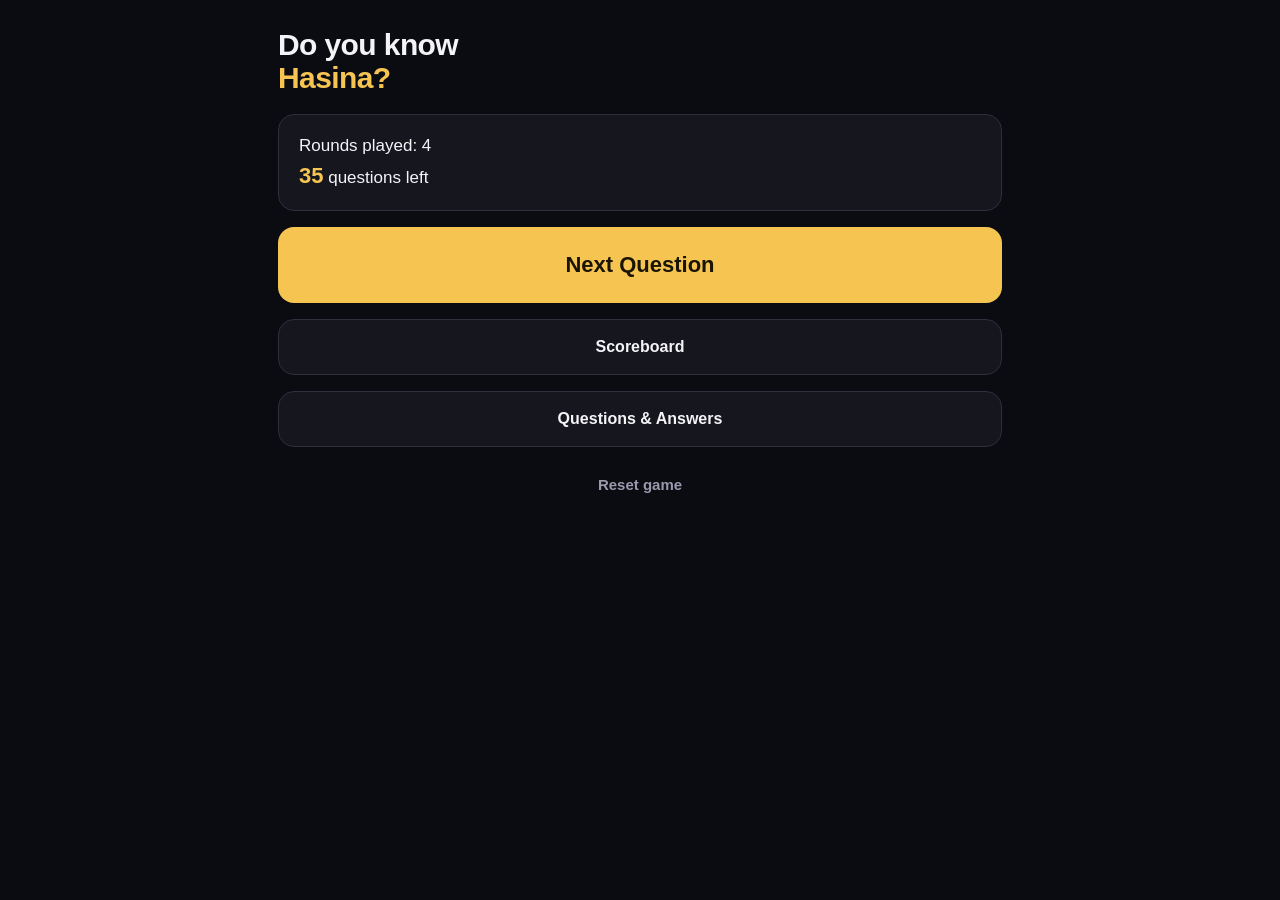
==== hasina-game-single-file.html @ 28fae384 "Add files via upload" ====
<!DOCTYPE html>
<html lang="en">
<head>
<meta charset="utf-8">
<meta name="viewport" content="width=device-width, initial-scale=1, viewport-fit=cover">
<meta name="theme-color" content="#0b0b12">
<title>Do You Know Hasina?</title>
<style>
:root {
  --bg: #0b0b12;
  --surface: #16161f;
  --surface-2: #1f1f2b;
  --line: #2e2e3d;
  --text: #f4f4f7;
  --muted: #9a9aae;
  --accent: #f5c451;
  --correct: #2fbf6b;
  --wrong: #e5484d;
  --radius: 16px;
}

* { box-sizing: border-box; }

html, body {
  margin: 0;
  min-height: 100%;
  background: var(--bg);
  color: var(--text);
  font-family: "Inter", -apple-system, BlinkMacSystemFont, "Segoe UI", Roboto, sans-serif;
  -webkit-text-size-adjust: 100%;
}

body {
  padding: env(safe-area-inset-top) env(safe-area-inset-right)
           env(safe-area-inset-bottom) env(safe-area-inset-left);
}

#app { max-width: 620px; margin: 0 auto; padding: 20px 18px 40px; }

/* Wider than a phone: give the scoreboard table room for every column. */
@media (min-width: 621px) {
  #app { max-width: 760px; }
}

.screen { display: flex; flex-direction: column; min-height: 92vh; }
.screen[hidden] { display: none; }

/* ---------- top bar ---------- */
.topbar {
  display: flex; align-items: center; gap: 12px;
  min-height: 44px; margin-bottom: 20px;
}

.brand {
  font-size: 30px; line-height: 1.1; font-weight: 800;
  letter-spacing: -0.02em; margin: 8px 0 0;
}
.brand span { color: var(--accent); }

.screen-title { font-size: 20px; font-weight: 700; margin: 0; }

.btn-back {
  background: none; border: 0; color: var(--muted);
  font-size: 16px; font-weight: 600; padding: 8px 4px; cursor: pointer;
}
.btn-back:active { color: var(--text); }

.round-tag {
  font-size: 14px; font-weight: 700; letter-spacing: 0.08em;
  text-transform: uppercase; color: var(--accent);
}

.penalty-chip {
  margin-left: auto; font-size: 12px; font-weight: 700;
  text-transform: uppercase; letter-spacing: 0.06em;
  padding: 6px 10px; border-radius: 999px;
  background: var(--surface-2); color: var(--muted);
}

/* ---------- layout ---------- */
.stack { display: flex; flex-direction: column; gap: 16px; flex: 1; }
.stack-center { justify-content: center; text-align: center; }

.lede { color: var(--muted); font-size: 16px; margin: 0; }
.kicker {
  font-size: 12px; font-weight: 700; letter-spacing: 0.12em;
  text-transform: uppercase; color: var(--muted); margin: 0;
}

.progress {
  background: var(--surface); border: 1px solid var(--line);
  border-radius: var(--radius); padding: 18px 20px;
  font-size: 17px; line-height: 1.5;
}
.progress strong { color: var(--accent); font-size: 22px; }
.progress .warn { color: var(--wrong); font-weight: 600; }

/* ---------- buttons ---------- */
.btn {
  font: inherit; font-weight: 700; border-radius: var(--radius);
  border: 1px solid transparent; padding: 18px 20px;
  cursor: pointer; text-align: center; width: 100%;
}
.btn:disabled { opacity: 0.35; cursor: not-allowed; }
.btn-huge { font-size: 22px; padding: 24px 20px; }

.btn-primary { background: var(--accent); color: #1a1405; }
.btn-ghost { background: var(--surface); color: var(--text); border-color: var(--line); }
.btn-quiet { background: none; color: var(--muted); font-weight: 600; font-size: 15px; padding: 12px; }
.btn-correct { background: var(--correct); color: #04220f; }
.btn-wrong { background: var(--wrong); color: #2b0406; }

.btn-reveal-answer small { display: block; font-size: 12px; font-weight: 500; color: var(--muted); margin-top: 4px; }

.verdict-row { display: grid; grid-template-columns: 1fr 1fr; gap: 12px; margin-top: auto; }

/* ---------- penalty picker ---------- */
.choice-row { display: grid; grid-template-columns: 1fr 1fr; gap: 12px; }

.choice {
  font: inherit; font-size: 20px; font-weight: 800;
  padding: 26px 12px; border-radius: var(--radius);
  background: var(--surface); color: var(--text);
  border: 2px solid var(--line); cursor: pointer;
}
.choice.is-active { background: var(--accent); color: #1a1405; border-color: var(--accent); }

.field { display: flex; flex-direction: column; gap: 8px; }
.field-label {
  font-size: 12px; font-weight: 700; letter-spacing: 0.12em;
  text-transform: uppercase; color: var(--muted);
}
.field input {
  font: inherit; font-size: 18px; padding: 18px 16px;
  border-radius: var(--radius); border: 1px solid var(--line);
  background: var(--surface); color: var(--text);
}
.field input::placeholder { color: #5c5c72; }
.field input:focus { outline: 2px solid var(--accent); outline-offset: 1px; }

#btn-reveal { margin-top: auto; }

/* ---------- question ---------- */
.question-text {
  font-size: clamp(30px, 8vw, 46px); font-weight: 800;
  line-height: 1.15; letter-spacing: -0.02em; margin: 4px 0 8px;
}

.reveal {
  background: var(--surface); border: 1px solid var(--line);
  border-radius: var(--radius); padding: 14px;
}
.bride-answer { padding: 6px 4px; }
.bride-answer p { font-size: 26px; font-weight: 700; margin: 6px 0 0; color: var(--accent); }

/* ---------- penalty screen ---------- */
.screen-penalty { justify-content: center; }
.penalty-kicker {
  font-size: 14px; font-weight: 800; letter-spacing: 0.16em;
  text-transform: uppercase; color: var(--wrong); margin: 0;
}
.penalty-text {
  font-size: clamp(34px, 10vw, 60px); font-weight: 900;
  line-height: 1.1; letter-spacing: -0.02em; margin: 12px 0 32px;
}

/* ---------- scoreboard ---------- */
.tally { display: grid; grid-template-columns: 1fr 1fr; gap: 12px; }
.tally-cell {
  background: var(--surface); border: 1px solid var(--line);
  border-radius: var(--radius); padding: 18px; text-align: center;
}
.tally-num { display: block; font-size: 42px; font-weight: 900; line-height: 1; }
.tally-correct .tally-num { color: var(--correct); }
.tally-wrong .tally-num { color: var(--wrong); }
.tally-label {
  font-size: 12px; font-weight: 700; letter-spacing: 0.12em;
  text-transform: uppercase; color: var(--muted);
}

.filter-row { display: flex; gap: 8px; }
.filter {
  font: inherit; font-size: 14px; font-weight: 700;
  padding: 10px 16px; border-radius: 999px;
  background: var(--surface); color: var(--muted);
  border: 1px solid var(--line); cursor: pointer;
}
.filter.is-active { background: var(--text); color: var(--bg); border-color: var(--text); }

.table-wrap {
  overflow-x: auto; -webkit-overflow-scrolling: touch;
  border: 1px solid var(--line); border-radius: var(--radius);
}
.results { border-collapse: collapse; width: 100%; font-size: 14px; }
.results th, .results td {
  text-align: left; padding: 12px;
  border-bottom: 1px solid var(--line); vertical-align: top;
}
.results th {
  font-size: 11px; letter-spacing: 0.1em; text-transform: uppercase;
  color: var(--muted); background: var(--surface-2); white-space: nowrap;
}
.results tbody tr:last-child td { border-bottom: 0; }
.results .col-n { width: 1%; }
.results .col-q { min-width: 150px; font-weight: 600; }
.results .col-a { min-width: 110px; color: var(--accent); }
.results .col-p { min-width: 160px; color: var(--muted); }
.results .col-r { width: 1%; }
.results .muted { color: #5c5c72; }

.pill {
  display: inline-block; font-size: 11px; font-weight: 800;
  letter-spacing: 0.08em; text-transform: uppercase;
  padding: 5px 10px; border-radius: 999px; white-space: nowrap;
}
.pill-correct { background: rgba(47, 191, 107, 0.16); color: var(--correct); }
.pill-wrong { background: rgba(229, 72, 77, 0.16); color: var(--wrong); }
.pill-type { background: var(--surface-2); color: var(--muted); margin-right: 6px; }

.empty { padding: 28px 16px; text-align: center; color: var(--muted); }

/* Phones: the table becomes stacked cards so nothing hides off-screen. */
@media (max-width: 620px) {
  .table-wrap { border: 0; overflow-x: visible; }
  .results, .results tbody, .results tr, .results td { display: block; width: 100%; }
  .results thead { display: none; }

  .results tr {
    background: var(--surface); border: 1px solid var(--line);
    border-radius: var(--radius); padding: 14px 16px; margin-bottom: 12px;
  }

  .results td {
    border: 0; padding: 6px 0;
    display: grid; grid-template-columns: 92px 1fr;
    gap: 12px; align-items: baseline;
  }
  .results td::before {
    content: attr(data-label);
    font-size: 11px; font-weight: 700; letter-spacing: 0.1em;
    text-transform: uppercase; color: var(--muted);
  }
  .results td .cell-body { display: block; }
  .results td.col-q { font-size: 17px; }
  .results td.empty { display: block; }
  .results td.empty::before { content: none; }
}

/* ---------- questions editor ---------- */
#questions-list { display: flex; flex-direction: column; gap: 14px; }

.q-card {
  background: var(--surface); border: 1px solid var(--line);
  border-radius: var(--radius); padding: 16px;
  display: flex; flex-direction: column; gap: 12px;
}
.q-card.is-played { opacity: 0.62; }

.q-head { display: flex; align-items: center; gap: 10px; }
.q-num {
  font-size: 13px; font-weight: 800; letter-spacing: 0.06em; color: var(--muted);
}
.pill-played { background: var(--surface-2); color: var(--muted); }

.q-delete {
  margin-left: auto; font: inherit; font-size: 13px; font-weight: 700;
  background: none; border: 0; color: var(--wrong);
  padding: 6px 4px; cursor: pointer;
}

.q-field { gap: 6px; }
.q-field .field-label { font-size: 10px; }
.q-field input, .q-field textarea {
  font: inherit; font-size: 16px; padding: 12px 14px;
  border-radius: 12px; border: 1px solid var(--line);
  background: var(--bg); color: var(--text);
  width: 100%; resize: none; line-height: 1.4;
}
.q-field textarea { overflow: hidden; }
.q-field input:focus, .q-field textarea:focus {
  outline: 2px solid var(--accent); outline-offset: 1px;
}

#questions-summary { font-size: 14px; }

</style>
</head>
<body>

<main id="app">

  <!-- HOME -->
  <section class="screen" id="screen-home">
    <header class="topbar">
      <h1 class="brand">Do you know<br><span>Hasina?</span></h1>
    </header>
    <div class="stack">
      <div class="progress" id="home-progress"></div>
      <button class="btn btn-primary btn-huge" id="btn-next-question">Next Question</button>
      <button class="btn btn-ghost" id="btn-home-scoreboard">Scoreboard</button>
      <button class="btn btn-ghost" id="btn-home-questions">Questions &amp; Answers</button>
      <button class="btn btn-quiet" id="btn-reset">Reset game</button>
    </div>
  </section>

  <!-- SETUP: pick penalty before revealing question -->
  <section class="screen" id="screen-setup" hidden>
    <header class="topbar">
      <button class="btn-back" data-goto="home">Back</button>
      <span class="round-tag" id="setup-round"></span>
    </header>
    <div class="stack">
      <p class="lede">Set the penalty <em>before</em> the question is revealed.</p>

      <div class="choice-row" role="group" aria-label="Penalty type">
        <button class="choice" id="choice-drink" data-type="drink">Drink</button>
        <button class="choice" id="choice-dare" data-type="dare">Dare</button>
      </div>

      <label class="field">
        <span class="field-label">What is the penalty?</span>
        <input type="text" id="penalty-input" placeholder="e.g. 5 fingers of Corona"
               autocomplete="off" autocapitalize="sentences" enterkeyhint="go">
      </label>

      <button class="btn btn-primary btn-huge" id="btn-reveal" disabled>Reveal Question</button>
    </div>
  </section>

  <!-- QUESTION -->
  <section class="screen" id="screen-question" hidden>
    <header class="topbar">
      <span class="round-tag" id="question-round"></span>
      <span class="penalty-chip" id="question-penalty-chip"></span>
    </header>
    <div class="stack">
      <p class="kicker" id="question-theme"></p>
      <p class="question-text" id="question-text"></p>

      <div class="reveal" id="bride-reveal">
        <button class="btn btn-ghost btn-reveal-answer" id="btn-peek">
          Show Hasina's answer <small>(host only)</small>
        </button>
        <div class="bride-answer" id="bride-answer" hidden>
          <span class="kicker">Hasina said</span>
          <p id="bride-answer-text"></p>
        </div>
      </div>

      <div class="verdict-row">
        <button class="btn btn-correct btn-huge" id="btn-correct">Correct</button>
        <button class="btn btn-wrong btn-huge" id="btn-wrong">Wrong</button>
      </div>
    </div>
  </section>

  <!-- PENALTY -->
  <section class="screen screen-penalty" id="screen-penalty" hidden>
    <div class="stack stack-center">
      <p class="penalty-kicker" id="penalty-kicker"></p>
      <p class="penalty-text" id="penalty-text"></p>
      <button class="btn btn-primary btn-huge" id="btn-penalty-done">Done</button>
    </div>
  </section>

  <!-- QUESTIONS EDITOR -->
  <section class="screen" id="screen-questions" hidden>
    <header class="topbar">
      <button class="btn-back" data-goto="home">Back</button>
      <h2 class="screen-title">Questions &amp; Answers</h2>
    </header>
    <div class="stack">
      <p class="lede" id="questions-summary"></p>
      <button class="btn btn-primary" id="btn-add-question">Add question</button>
      <div id="questions-list"></div>
      <button class="btn btn-ghost" id="btn-download-questions">Download questions.json</button>
      <button class="btn btn-quiet" id="btn-revert-questions">Discard edits, reload questions.json</button>
    </div>
  </section>

  <!-- SCOREBOARD -->
  <section class="screen" id="screen-scoreboard" hidden>
    <header class="topbar">
      <button class="btn-back" data-goto="home">Back</button>
      <h2 class="screen-title">Scoreboard</h2>
    </header>
    <div class="stack">
      <div class="tally">
        <div class="tally-cell tally-correct">
          <span class="tally-num" id="tally-correct">0</span>
          <span class="tally-label">Correct</span>
        </div>
        <div class="tally-cell tally-wrong">
          <span class="tally-num" id="tally-wrong">0</span>
          <span class="tally-label">Wrong</span>
        </div>
      </div>

      <div class="filter-row" role="group" aria-label="Filter results">
        <button class="filter is-active" data-filter="all">All</button>
        <button class="filter" data-filter="correct">Correct</button>
        <button class="filter" data-filter="wrong">Wrong</button>
      </div>

      <div class="table-wrap">
        <table class="results">
          <thead>
            <tr>
              <th>#</th><th>Question</th><th>Hasina said</th><th>Penalty</th><th>Result</th>
            </tr>
          </thead>
          <tbody id="results-body"></tbody>
        </table>
      </div>

      <button class="btn btn-ghost" id="btn-download">Download results as JSON</button>
    </div>
  </section>

</main>

<script>
window.EMBEDDED_QUESTIONS = [
  {
    "id": 1,
    "theme": "Music",
    "question": "Favourite artist?",
    "brideAnswer": "Imagine dragons"
  },
  {
    "id": 2,
    "theme": "Music",
    "question": "Favourite song",
    "brideAnswer": "Dil se / strange clouds"
  },
  {
    "id": 3,
    "theme": "Movies",
    "question": "Favourite movie",
    "brideAnswer": "Currently: Taare zameen par"
  },
  {
    "id": 4,
    "theme": "Movies",
    "question": "Sci-fi or romantic comedy",
    "brideAnswer": "Romantic comedy"
  },
  {
    "id": 5,
    "theme": "Movies",
    "question": "Marvel or DC?",
    "brideAnswer": "Neither sorry 😂"
  },
  {
    "id": 6,
    "theme": "Movies",
    "question": "Superman or Spiderman?",
    "brideAnswer": "Spiderman"
  },
  {
    "id": 7,
    "theme": "Entertainment",
    "question": "Theatre or opera?",
    "brideAnswer": "Theatre"
  },
  {
    "id": 8,
    "theme": "Entertainment",
    "question": "Gig or club?",
    "brideAnswer": "Gig"
  },
  {
    "id": 9,
    "theme": "Friends",
    "question": "Best friend",
    "brideAnswer": "Vicky"
  },
  {
    "id": 10,
    "theme": "Friends",
    "question": "Girls make better friends than boys, true or false",
    "brideAnswer": "Nah depends on people"
  },
  {
    "id": 11,
    "theme": "Friends",
    "question": "Worse enemy",
    "brideAnswer": "😂 No one"
  },
  {
    "id": 12,
    "theme": "Family",
    "question": "Hasina’s mother’s surname",
    "brideAnswer": ""
  },
  {
    "id": 13,
    "theme": "Food and drink",
    "question": "Favourite food",
    "brideAnswer": "French fries / anything my mom makes"
  },
  {
    "id": 14,
    "theme": "Food and drink",
    "question": "Least favourite food",
    "brideAnswer": "Maksalaatikko"
  },
  {
    "id": 15,
    "theme": "Food and drink",
    "question": "Most and least favourite spice",
    "brideAnswer": ""
  },
  {
    "id": 16,
    "theme": "Food and drink",
    "question": "Least favourite juice",
    "brideAnswer": ""
  },
  {
    "id": 17,
    "theme": "Food and drink",
    "question": "City market or Prisma",
    "brideAnswer": "Who cares 😂"
  },
  {
    "id": 18,
    "theme": "Food and drink",
    "question": "Ideal breakfast",
    "brideAnswer": "Usually i skip it 😂 but if I have to choose: afghan style eggs with tomatoes"
  },
  {
    "id": 19,
    "theme": "Food and drink",
    "question": "Coffee or tea?",
    "brideAnswer": "Depends on the mood, mostly coffee. But if Areeb is making chai then always chai"
  },
  {
    "id": 20,
    "theme": "Travel",
    "question": "Beach or mountains?",
    "brideAnswer": "Mountains"
  },
  {
    "id": 21,
    "theme": "Travel",
    "question": "Favourite bucket list holiday destination",
    "brideAnswer": "Everywhere! Asia tour and south america tour 😂"
  },
  {
    "id": 22,
    "theme": "Travel",
    "question": "Best place ever travelled to",
    "brideAnswer": "Switzerland"
  },
  {
    "id": 23,
    "theme": "Travel",
    "question": "Ski or surf",
    "brideAnswer": "Neither pls"
  },
  {
    "id": 24,
    "theme": "Investments and money",
    "question": "Believe in Bitcoin or a total con?",
    "brideAnswer": "Total con"
  },
  {
    "id": 25,
    "theme": "Investments and money",
    "question": "Save for tomorrow or spend for today?",
    "brideAnswer": "Save"
  },
  {
    "id": 26,
    "theme": "Politics",
    "question": "Trump or Anyone else?",
    "brideAnswer": "Idc about americans, theyre all the same"
  },
  {
    "id": 27,
    "theme": "Sports",
    "question": "Are you left or right handed?",
    "brideAnswer": "Right handed"
  },
  {
    "id": 28,
    "theme": "Sports",
    "question": "Cricket or football?",
    "brideAnswer": "I have to say cricket 😂"
  },
  {
    "id": 29,
    "theme": "Sports",
    "question": "Liverpool or Arsenal?",
    "brideAnswer": "Liverpool"
  },
  {
    "id": 30,
    "theme": "Sports",
    "question": "Liverpool or Man Utd?",
    "brideAnswer": "Liverpool"
  },
  {
    "id": 31,
    "theme": "Sports",
    "question": "Messi or Ronaldo?",
    "brideAnswer": "Ronaldo"
  },
  {
    "id": 32,
    "theme": "Sports",
    "question": "Winter Olympics or summer?",
    "brideAnswer": "Summer"
  },
  {
    "id": 33,
    "theme": "General",
    "question": "Favourite colour?",
    "brideAnswer": "Green or yellow"
  },
  {
    "id": 34,
    "theme": "General",
    "question": "Biggest pet peeve",
    "brideAnswer": ""
  },
  {
    "id": 35,
    "theme": "Transport",
    "question": "Plane or train?",
    "brideAnswer": "Plane"
  },
  {
    "id": 36,
    "theme": "Transport",
    "question": "Bus or taxi?",
    "brideAnswer": "Taxi"
  },
  {
    "id": 37,
    "theme": "Transport",
    "question": "Ferrari or Porsche?",
    "brideAnswer": "Porsche"
  },
  {
    "id": 38,
    "theme": "Transport",
    "question": "Electric or petrol?",
    "brideAnswer": "Whatever Areeb drives 😂"
  },
  {
    "id": 39,
    "theme": "School",
    "question": "What primary school did Hasina go to, and what method of transport did she take? (worth two penalties if wrong, two penalties to give to others if right)",
    "brideAnswer": ""
  }
];

/* Do You Know Hasina? — host-run bachelor party game. */

const STATE_KEY = 'hasina-state-v2';
const QUESTIONS_KEY = 'hasina-questions-v2';

/*
 * Rounds already played before the app existed. `questionId` points at the
 * matching entry in questions.json; the question/answer text is snapshotted
 * here too, so editing or deleting a question never rewrites history.
 */
const SEED_ROUNDS = [
  {
    round: 1,
    questionId: 9,
    question: 'Best friend',
    brideAnswer: 'Vicky',
    penaltyType: 'dare',
    penaltyDescription: 'Strip shirt and walk out of the restaurant',
    result: 'correct',
    timestamp: null
  },
  {
    round: 2,
    questionId: 20,
    question: 'Beach or mountains?',
    brideAnswer: 'Mountains',
    penaltyType: 'drink',
    penaltyDescription: '4 fingers of Corona beer',
    result: 'correct',
    timestamp: null
  },
  {
    round: 3,
    questionId: 37,
    question: 'Ferrari or Porsche?',
    brideAnswer: 'Porsche',
    penaltyType: 'drink',
    penaltyDescription: '4 fingers of Corona beer',
    result: 'wrong',
    timestamp: null
  },
  {
    round: 4,
    questionId: 34,
    question: 'Biggest pet peeve',
    brideAnswer: '',
    penaltyType: 'drink',
    penaltyDescription: '5 fingers of Corona',
    result: 'wrong',
    timestamp: null
  }
];

let questions = [];
let fileQuestions = [];
let questionsError = null;

let state = freshState();
let filter = 'all';

function freshState() {
  return {
    rounds: SEED_ROUNDS.map((r) => ({ ...r })),
    screen: 'home',
    draft: null
  };
}

/* ---------------- persistence ---------------- */

function readStore(key) {
  try {
    return localStorage.getItem(key);
  } catch (err) {
    return null; /* Private mode — the game still runs from memory. */
  }
}

function writeStore(key, value) {
  try {
    localStorage.setItem(key, value);
  } catch (err) {
    /* Storage unavailable or full; in-memory state carries the round. */
  }
}

function clearStore(key) {
  try {
    localStorage.removeItem(key);
  } catch (err) {
    /* nothing to do */
  }
}

function saveState() {
  writeStore(STATE_KEY, JSON.stringify(state));
}

function loadState() {
  const raw = readStore(STATE_KEY);
  if (!raw) return;
  try {
    const saved = JSON.parse(raw);
    if (saved && Array.isArray(saved.rounds)) {
      state = {
        rounds: saved.rounds,
        screen: saved.screen || 'home',
        draft: saved.draft || null
      };
    }
  } catch (err) {
    /* Corrupt payload — start fresh rather than crash mid-party. */
  }
}

function saveQuestions() {
  writeStore(QUESTIONS_KEY, JSON.stringify(questions));
}

/* ---------------- helpers ---------------- */

const $ = (id) => document.getElementById(id);

function el(tag, className, text) {
  const node = document.createElement(tag);
  if (className) node.className = className;
  if (text !== undefined && text !== null) node.textContent = text;
  return node;
}

function playedIds() {
  return new Set(state.rounds.map((r) => r.questionId).filter((id) => id != null));
}

function unplayedQuestions() {
  const played = playedIds();
  return questions.filter((q) => !played.has(q.id));
}

function nextQuestion() {
  return unplayedQuestions()[0] || null;
}

function nextRoundNumber() {
  return state.rounds.length + 1;
}

function nextQuestionId() {
  return questions.reduce((max, q) => Math.max(max, q.id), 0) + 1;
}

function downloadJson(filename, payload) {
  const blob = new Blob([JSON.stringify(payload, null, 2)], { type: 'application/json' });
  const url = URL.createObjectURL(blob);
  const a = document.createElement('a');
  a.href = url;
  a.download = filename;
  document.body.appendChild(a);
  a.click();
  document.body.removeChild(a);
  URL.revokeObjectURL(url);
}

/* ---------------- screens ---------------- */

const SCREENS = ['home', 'setup', 'question', 'penalty', 'questions', 'scoreboard'];

function show(screen) {
  state.screen = screen;
  SCREENS.forEach((name) => {
    $('screen-' + name).hidden = name !== screen;
  });
  window.scrollTo(0, 0);
  saveState();
}

function renderHome() {
  const played = state.rounds.length;
  const left = unplayedQuestions().length;
  const box = $('home-progress');
  box.innerHTML = '';

  box.appendChild(el('div', null, `Rounds played: ${played}`));

  if (questionsError) {
    box.appendChild(el('div', 'warn', questionsError));
  } else if (questions.length === 0) {
    box.appendChild(el('div', 'warn', 'No questions yet — add them under Questions & Answers.'));
  } else {
    const line = el('div');
    line.appendChild(el('strong', null, String(left)));
    line.appendChild(document.createTextNode(left === 1 ? ' question left' : ' questions left'));
    box.appendChild(line);
  }

  const noneLeft = left === 0;
  $('btn-next-question').disabled = noneLeft;
  $('btn-next-question').textContent = noneLeft ? 'No questions left' : 'Next Question';
}

function renderSetup() {
  $('setup-round').textContent = 'Round ' + nextRoundNumber();
  $('choice-drink').classList.remove('is-active');
  $('choice-dare').classList.remove('is-active');
  $('penalty-input').value = '';
  $('btn-reveal').disabled = true;
}

function renderQuestion() {
  const d = state.draft;
  $('question-round').textContent = 'Round ' + nextRoundNumber();
  $('question-penalty-chip').textContent = d.penaltyType;
  $('question-theme').textContent = d.theme || '';
  $('question-text').textContent = d.question;
  $('bride-answer-text').textContent = d.brideAnswer || 'Not recorded — ask the room';
  $('bride-answer').hidden = true;
  $('btn-peek').hidden = false;
}

function renderPenalty() {
  const d = state.draft;
  $('penalty-kicker').textContent = d.penaltyType === 'drink' ? 'Drink up' : 'Dare';
  $('penalty-text').textContent = d.penaltyDescription;
}

function renderScoreboard() {
  const correct = state.rounds.filter((r) => r.result === 'correct').length;
  const wrong = state.rounds.filter((r) => r.result === 'wrong').length;
  $('tally-correct').textContent = correct;
  $('tally-wrong').textContent = wrong;

  const body = $('results-body');
  body.innerHTML = '';

  const rows = state.rounds.filter((r) => filter === 'all' || r.result === filter);

  if (rows.length === 0) {
    const tr = el('tr');
    const td = el('td', 'empty', 'Nothing to show yet.');
    td.colSpan = 5;
    tr.appendChild(td);
    body.appendChild(tr);
    return;
  }

  rows.forEach((r) => {
    const tr = el('tr');

    const num = el('td', 'col-n', String(r.round));
    num.dataset.label = 'Round';
    tr.appendChild(num);

    const question = el('td', 'col-q', r.question);
    question.dataset.label = 'Question';
    tr.appendChild(question);

    const answer = el('td', 'col-a');
    answer.dataset.label = 'Hasina said';
    if (r.brideAnswer) {
      answer.textContent = r.brideAnswer;
    } else {
      answer.className = 'col-a muted';
      answer.textContent = 'not recorded';
    }
    tr.appendChild(answer);

    const penalty = el('td', 'col-p');
    penalty.dataset.label = 'Penalty';
    const penaltyBody = el('span', 'cell-body');
    penaltyBody.appendChild(el('span', 'pill pill-type', r.penaltyType));
    penaltyBody.appendChild(document.createTextNode(r.penaltyDescription));
    penalty.appendChild(penaltyBody);
    tr.appendChild(penalty);

    const res = el('td', 'col-r');
    res.dataset.label = 'Result';
    const resBody = el('span', 'cell-body');
    resBody.appendChild(el('span', 'pill pill-' + r.result, r.result));
    res.appendChild(resBody);
    tr.appendChild(res);

    body.appendChild(tr);
  });
}

/* ---------------- questions editor ---------------- */

function renderQuestions() {
  const played = playedIds();
  const left = unplayedQuestions().length;
  $('questions-summary').textContent =
    `${questions.length} total · ${left} still to play · edits save automatically`;

  const list = $('questions-list');
  list.innerHTML = '';

  if (questions.length === 0) {
    list.appendChild(el('p', 'empty', 'No questions yet. Tap "Add question" to write the first one.'));
    return;
  }

  questions.forEach((q) => {
    const card = el('div', 'q-card');
    if (played.has(q.id)) card.classList.add('is-played');

    const head = el('div', 'q-head');
    head.appendChild(el('span', 'q-num', '#' + q.id));
    if (played.has(q.id)) head.appendChild(el('span', 'pill pill-played', 'played'));
    const del = el('button', 'q-delete', 'Delete');
    del.type = 'button';
    del.addEventListener('click', () => deleteQuestion(q.id));
    head.appendChild(del);
    card.appendChild(head);

    card.appendChild(makeField('Theme', 'input', q.theme || '', (v) => {
      q.theme = v;
      saveQuestions();
    }));

    card.appendChild(makeField('Question', 'textarea', q.question || '', (v) => {
      q.question = v;
      saveQuestions();
    }));

    card.appendChild(makeField("Hasina's answer", 'textarea', q.brideAnswer || '', (v) => {
      q.brideAnswer = v;
      saveQuestions();
    }));

    list.appendChild(card);
  });
}

function makeField(label, kind, value, onInput) {
  const wrap = el('label', 'field q-field');
  wrap.appendChild(el('span', 'field-label', label));

  const input = document.createElement(kind);
  if (kind === 'input') input.type = 'text';
  if (kind === 'textarea') input.rows = 2;
  input.value = value;
  input.addEventListener('input', () => {
    onInput(input.value);
    autoGrow(input);
  });
  wrap.appendChild(input);

  if (kind === 'textarea') requestAnimationFrame(() => autoGrow(input));
  return wrap;
}

function autoGrow(input) {
  if (input.tagName !== 'TEXTAREA') return;
  input.style.height = 'auto';
  input.style.height = input.scrollHeight + 'px';
}

function addQuestion() {
  questions.push({ id: nextQuestionId(), theme: '', question: '', brideAnswer: '' });
  saveQuestions();
  renderQuestions();
  const cards = document.querySelectorAll('.q-card');
  const last = cards[cards.length - 1];
  if (last) {
    last.scrollIntoView({ behavior: 'smooth', block: 'center' });
    const questionBox = last.querySelectorAll('textarea')[0];
    if (questionBox) questionBox.focus();
  }
}

function deleteQuestion(id) {
  const q = questions.find((item) => item.id === id);
  const label = q && q.question ? `"${q.question}"` : 'this question';
  if (!window.confirm(`Delete ${label}? Rounds already played keep their record.`)) return;
  questions = questions.filter((item) => item.id !== id);
  saveQuestions();
  renderQuestions();
}

function revertQuestions() {
  if (!window.confirm('Discard your edits and reload questions.json from the repo?')) return;
  questions = fileQuestions.map((q) => ({ ...q }));
  clearStore(QUESTIONS_KEY);
  renderQuestions();
}

/* ---------------- game flow ---------------- */

function startRound() {
  if (!nextQuestion()) return;
  renderSetup();
  show('setup');
}

function pickPenaltyType(type) {
  $('choice-drink').classList.toggle('is-active', type === 'drink');
  $('choice-dare').classList.toggle('is-active', type === 'dare');
  refreshRevealButton();
}

function selectedType() {
  if ($('choice-drink').classList.contains('is-active')) return 'drink';
  if ($('choice-dare').classList.contains('is-active')) return 'dare';
  return null;
}

function refreshRevealButton() {
  const ready = Boolean(selectedType()) && $('penalty-input').value.trim().length > 0;
  $('btn-reveal').disabled = !ready;
}

function revealQuestion() {
  const type = selectedType();
  const description = $('penalty-input').value.trim();
  const q = nextQuestion();
  if (!type || !description || !q) return;

  state.draft = {
    questionId: q.id,
    theme: q.theme,
    question: q.question,
    brideAnswer: q.brideAnswer,
    penaltyType: type,
    penaltyDescription: description
  };
  renderQuestion();
  show('question');
}

function judge(result) {
  const d = state.draft;
  state.rounds.push({
    round: nextRoundNumber(),
    questionId: d.questionId,
    question: d.question,
    brideAnswer: d.brideAnswer,
    penaltyType: d.penaltyType,
    penaltyDescription: d.penaltyDescription,
    result: result,
    timestamp: new Date().toISOString()
  });
  saveState();

  if (result === 'wrong') {
    renderPenalty();
    show('penalty');
  } else {
    finishRound();
  }
}

function finishRound() {
  state.draft = null;
  if (!nextQuestion()) {
    filter = 'all';
    setActiveFilter();
    renderScoreboard();
    show('scoreboard');
  } else {
    renderHome();
    show('home');
  }
}

function resetGame() {
  if (!window.confirm('Reset the game? Every logged round is wiped back to the four already played. Your questions are kept.')) return;
  state = freshState();
  saveState();
  renderHome();
  show('home');
}

/* ---------------- export ---------------- */

function downloadResults() {
  downloadJson('hasina-results.json', {
    exportedAt: new Date().toISOString(),
    totals: {
      correct: state.rounds.filter((r) => r.result === 'correct').length,
      wrong: state.rounds.filter((r) => r.result === 'wrong').length,
      played: state.rounds.length
    },
    rounds: state.rounds
  });
}

function downloadQuestions() {
  downloadJson('questions.json', questions);
}

/* ---------------- filters ---------------- */

function setActiveFilter() {
  document.querySelectorAll('.filter').forEach((b) => {
    b.classList.toggle('is-active', b.dataset.filter === filter);
  });
}

/* ---------------- wiring ---------------- */

function wire() {
  $('btn-next-question').addEventListener('click', startRound);
  $('btn-home-scoreboard').addEventListener('click', () => {
    renderScoreboard();
    show('scoreboard');
  });
  $('btn-home-questions').addEventListener('click', () => {
    renderQuestions();
    show('questions');
  });
  $('btn-reset').addEventListener('click', resetGame);

  $('choice-drink').addEventListener('click', () => pickPenaltyType('drink'));
  $('choice-dare').addEventListener('click', () => pickPenaltyType('dare'));
  $('penalty-input').addEventListener('input', refreshRevealButton);
  $('penalty-input').addEventListener('keydown', (e) => {
    if (e.key === 'Enter' && !$('btn-reveal').disabled) revealQuestion();
  });
  $('btn-reveal').addEventListener('click', revealQuestion);

  $('btn-peek').addEventListener('click', () => {
    $('bride-answer').hidden = false;
    $('btn-peek').hidden = true;
  });
  $('btn-correct').addEventListener('click', () => judge('correct'));
  $('btn-wrong').addEventListener('click', () => judge('wrong'));
  $('btn-penalty-done').addEventListener('click', finishRound);

  $('btn-add-question').addEventListener('click', addQuestion);
  $('btn-download-questions').addEventListener('click', downloadQuestions);
  $('btn-revert-questions').addEventListener('click', revertQuestions);

  document.querySelectorAll('[data-goto]').forEach((b) => {
    b.addEventListener('click', () => {
      state.draft = null;
      renderHome();
      show('home');
    });
  });

  document.querySelectorAll('.filter').forEach((b) => {
    b.addEventListener('click', () => {
      filter = b.dataset.filter;
      setActiveFilter();
      renderScoreboard();
    });
  });

  $('btn-download').addEventListener('click', downloadResults);
}

async function loadQuestions() {
  /* The single-file build inlines the questions so it works offline, from file://. */
  if (Array.isArray(window.EMBEDDED_QUESTIONS)) {
    fileQuestions = window.EMBEDDED_QUESTIONS;
  } else {
    try {
      const res = await fetch('questions.json', { cache: 'no-store' });
      if (!res.ok) throw new Error('HTTP ' + res.status);
      const data = await res.json();
      if (!Array.isArray(data)) throw new Error('questions.json must be an array');
      fileQuestions = data;
    } catch (err) {
      questionsError = 'Could not load questions.json (' + err.message + ').';
    }
  }

  /* Edits made in the app win over the committed file. */
  const raw = readStore(QUESTIONS_KEY);
  if (raw) {
    try {
      const saved = JSON.parse(raw);
      if (Array.isArray(saved)) {
        questions = saved;
        questionsError = null;
        return;
      }
    } catch (err) {
      /* fall through to the file copy */
    }
  }
  questions = fileQuestions.map((q) => ({ ...q }));
}

async function init() {
  loadState();
  wire();
  await loadQuestions();

  if (state.draft && state.screen === 'question') {
    renderQuestion();
    show('question');
  } else {
    state.draft = null;
    renderHome();
    show('home');
  }
}

init();

</script>
</body>
</html>
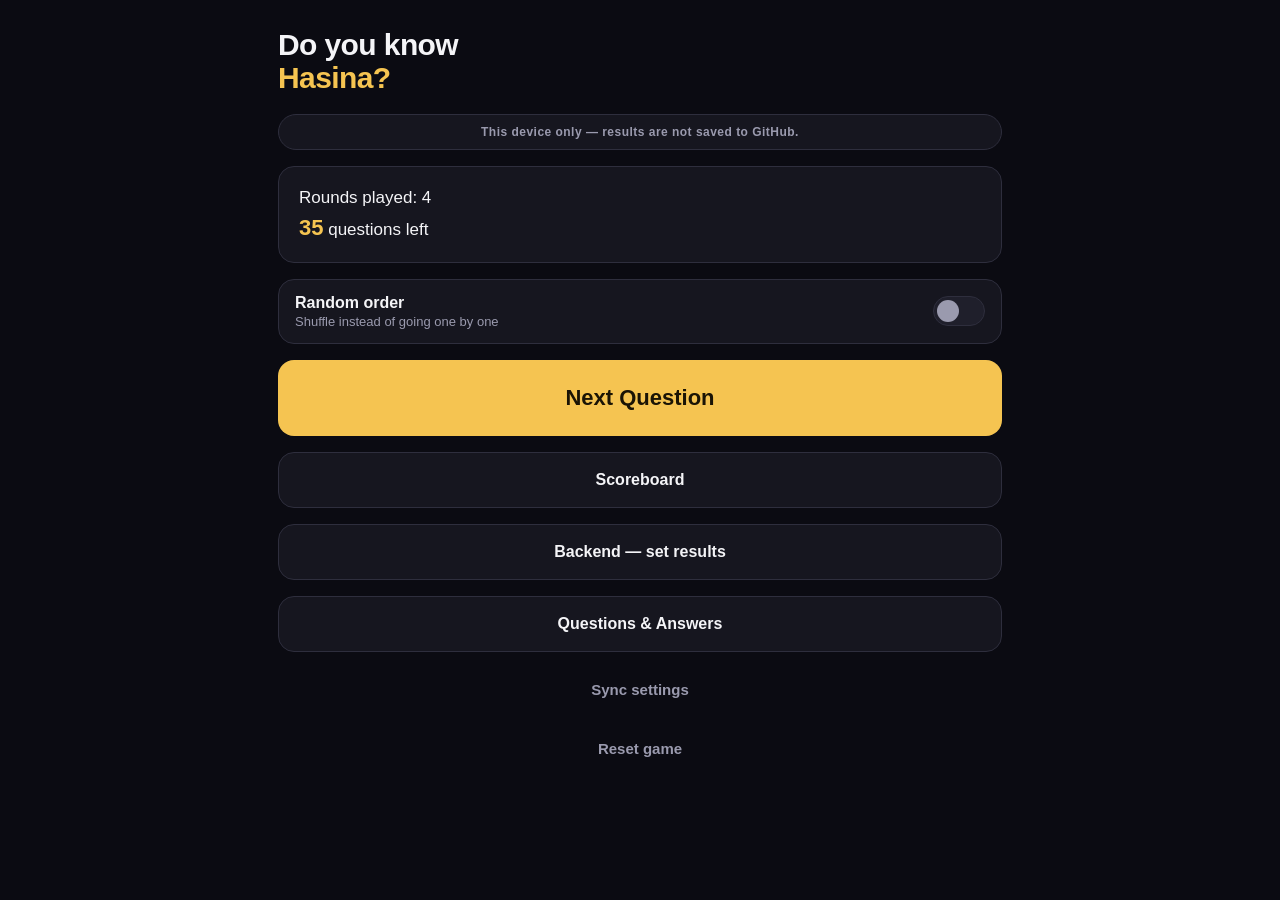
==== commit 970b3ab6: "Add files via upload" ====
--- a/hasina-game-single-file.html
+++ b/hasina-game-single-file.html
@@ -283,6 +283,70 @@
 
 #questions-summary { font-size: 14px; }
 
+/* ---------- sync status ---------- */
+.sync-line {
+  font-size: 12px; font-weight: 700; letter-spacing: .04em;
+  padding: 10px 14px; border-radius: 999px; text-align: center;
+  border: 1px solid var(--line); background: var(--surface); color: var(--muted);
+}
+.sync-ok { color: var(--correct); border-color: rgba(47,191,107,.35); }
+.sync-bad { color: var(--wrong); border-color: rgba(229,72,77,.35); }
+.sync-off { color: var(--muted); }
+
+/* ---------- toggle ---------- */
+.toggle {
+  display: flex; align-items: center; gap: 14px;
+  background: var(--surface); border: 1px solid var(--line);
+  border-radius: var(--radius); padding: 14px 16px; cursor: pointer;
+}
+.toggle input { position: absolute; opacity: 0; pointer-events: none; }
+.toggle-title { display: block; font-size: 16px; font-weight: 700; }
+.toggle-sub { display: block; font-size: 13px; color: var(--muted); margin-top: 2px; }
+.switch {
+  margin-left: auto; flex: 0 0 auto; width: 52px; height: 30px;
+  border-radius: 999px; background: var(--surface-2);
+  border: 1px solid var(--line); position: relative; transition: background .15s;
+}
+.switch::after {
+  content: ''; position: absolute; top: 3px; left: 3px;
+  width: 22px; height: 22px; border-radius: 50%;
+  background: var(--muted); transition: transform .15s, background .15s;
+}
+.toggle input:checked ~ .switch { background: var(--accent); border-color: var(--accent); }
+.toggle input:checked ~ .switch::after { transform: translateX(22px); background: #1a1405; }
+.toggle input:focus-visible ~ .switch { outline: 2px solid var(--accent); outline-offset: 2px; }
+
+/* ---------- backend cards ---------- */
+#admin-list { display: flex; flex-direction: column; gap: 14px; }
+
+.a-card {
+  background: var(--surface); border: 1px solid var(--line);
+  border-radius: var(--radius); padding: 16px;
+  display: flex; flex-direction: column; gap: 12px;
+}
+.a-card.is-played { border-color: #3b3b50; }
+.a-head { display: flex; align-items: center; gap: 8px; }
+.a-question { font-size: 17px; font-weight: 700; margin: 0; line-height: 1.3; }
+.a-answer { font-size: 15px; color: var(--accent); margin: -6px 0 0; }
+
+.seg-wrap { display: flex; flex-direction: column; gap: 6px; }
+.seg { display: grid; grid-template-columns: repeat(3, 1fr); gap: 6px; }
+.seg-btn {
+  font: inherit; font-size: 14px; font-weight: 700;
+  padding: 12px 6px; border-radius: 12px;
+  background: var(--bg); color: var(--muted);
+  border: 1px solid var(--line); cursor: pointer;
+}
+.seg-btn.is-active { background: var(--text); color: var(--bg); border-color: var(--text); }
+.seg-btn:nth-child(2).is-active { background: var(--correct); color: #04220f; border-color: var(--correct); }
+.seg-btn:nth-child(3).is-active { background: var(--wrong); color: #2b0406; border-color: var(--wrong); }
+.seg-wrap + .seg-wrap .seg-btn:nth-child(2).is-active,
+.seg-wrap + .seg-wrap .seg-btn:nth-child(3).is-active {
+  background: var(--accent); color: #1a1405; border-color: var(--accent);
+}
+
+.lede.small { font-size: 13px; }
+
 </style>
 </head>
 <body>
@@ -295,15 +359,28 @@
       <h1 class="brand">Do you know<br><span>Hasina?</span></h1>
     </header>
     <div class="stack">
+      <div class="sync-line" id="sync-line"></div>
       <div class="progress" id="home-progress"></div>
+
+      <label class="toggle">
+        <span>
+          <span class="toggle-title">Random order</span>
+          <span class="toggle-sub">Shuffle instead of going one by one</span>
+        </span>
+        <input type="checkbox" id="toggle-shuffle">
+        <span class="switch" aria-hidden="true"></span>
+      </label>
+
       <button class="btn btn-primary btn-huge" id="btn-next-question">Next Question</button>
       <button class="btn btn-ghost" id="btn-home-scoreboard">Scoreboard</button>
+      <button class="btn btn-ghost" id="btn-home-admin">Backend &mdash; set results</button>
       <button class="btn btn-ghost" id="btn-home-questions">Questions &amp; Answers</button>
+      <button class="btn btn-quiet" id="btn-home-settings">Sync settings</button>
       <button class="btn btn-quiet" id="btn-reset">Reset game</button>
     </div>
   </section>
 
-  <!-- SETUP: pick penalty before revealing question -->
+  <!-- SETUP -->
   <section class="screen" id="screen-setup" hidden>
     <header class="topbar">
       <button class="btn-back" data-goto="home">Back</button>
@@ -311,18 +388,15 @@
     </header>
     <div class="stack">
       <p class="lede">Set the penalty <em>before</em> the question is revealed.</p>
-
       <div class="choice-row" role="group" aria-label="Penalty type">
         <button class="choice" id="choice-drink" data-type="drink">Drink</button>
         <button class="choice" id="choice-dare" data-type="dare">Dare</button>
       </div>
-
       <label class="field">
         <span class="field-label">What is the penalty?</span>
         <input type="text" id="penalty-input" placeholder="e.g. 5 fingers of Corona"
                autocomplete="off" autocapitalize="sentences" enterkeyhint="go">
       </label>
-
       <button class="btn btn-primary btn-huge" id="btn-reveal" disabled>Reveal Question</button>
     </div>
   </section>
@@ -336,8 +410,7 @@
     <div class="stack">
       <p class="kicker" id="question-theme"></p>
       <p class="question-text" id="question-text"></p>
-
-      <div class="reveal" id="bride-reveal">
+      <div class="reveal">
         <button class="btn btn-ghost btn-reveal-answer" id="btn-peek">
           Show Hasina's answer <small>(host only)</small>
         </button>
@@ -346,7 +419,6 @@
           <p id="bride-answer-text"></p>
         </div>
       </div>
-
       <div class="verdict-row">
         <button class="btn btn-correct btn-huge" id="btn-correct">Correct</button>
         <button class="btn btn-wrong btn-huge" id="btn-wrong">Wrong</button>
@@ -360,6 +432,23 @@
       <p class="penalty-kicker" id="penalty-kicker"></p>
       <p class="penalty-text" id="penalty-text"></p>
       <button class="btn btn-primary btn-huge" id="btn-penalty-done">Done</button>
+    </div>
+  </section>
+
+  <!-- BACKEND / ADMIN -->
+  <section class="screen" id="screen-admin" hidden>
+    <header class="topbar">
+      <button class="btn-back" data-goto="home">Back</button>
+      <h2 class="screen-title">Backend</h2>
+    </header>
+    <div class="stack">
+      <p class="lede">Set any question correct or wrong by hand. The penalty is optional.</p>
+      <div class="filter-row" role="group" aria-label="Filter questions">
+        <button class="filter is-active" data-adminfilter="all">All</button>
+        <button class="filter" data-adminfilter="played">Played</button>
+        <button class="filter" data-adminfilter="unplayed">Unplayed</button>
+      </div>
+      <div id="admin-list"></div>
     </div>
   </section>
 
@@ -375,6 +464,34 @@
       <div id="questions-list"></div>
       <button class="btn btn-ghost" id="btn-download-questions">Download questions.json</button>
       <button class="btn btn-quiet" id="btn-revert-questions">Discard edits, reload questions.json</button>
+    </div>
+  </section>
+
+  <!-- SETTINGS -->
+  <section class="screen" id="screen-settings" hidden>
+    <header class="topbar">
+      <button class="btn-back" data-goto="home">Back</button>
+      <h2 class="screen-title">Sync settings</h2>
+    </header>
+    <div class="stack">
+      <p class="lede">Saves results to GitHub through your Cloudflare Worker, so every
+        phone sees the same scoreboard. Leave blank to stay on this device only.</p>
+      <label class="field">
+        <span class="field-label">Worker URL</span>
+        <input type="url" id="worker-url" placeholder="https://areeb-bachelor-results.workers.dev"
+               autocomplete="off" autocapitalize="off" spellcheck="false">
+      </label>
+      <label class="field">
+        <span class="field-label">Party key (needed only to save)</span>
+        <input type="password" id="party-key" placeholder="the PARTY_KEY secret"
+               autocomplete="off" autocapitalize="off" spellcheck="false">
+      </label>
+      <button class="btn btn-primary" id="btn-test-sync">Test connection</button>
+      <div class="progress" id="settings-status">Not tested yet.</div>
+      <button class="btn btn-ghost" id="btn-pull-now">Load results from GitHub</button>
+      <button class="btn btn-ghost" id="btn-push-now">Save results to GitHub now</button>
+      <p class="lede small">Spectators can leave the party key blank &mdash; they will see the live
+        scoreboard but cannot change it.</p>
     </div>
   </section>
 
@@ -395,24 +512,19 @@
           <span class="tally-label">Wrong</span>
         </div>
       </div>
-
       <div class="filter-row" role="group" aria-label="Filter results">
         <button class="filter is-active" data-filter="all">All</button>
         <button class="filter" data-filter="correct">Correct</button>
         <button class="filter" data-filter="wrong">Wrong</button>
       </div>
-
       <div class="table-wrap">
         <table class="results">
           <thead>
-            <tr>
-              <th>#</th><th>Question</th><th>Hasina said</th><th>Penalty</th><th>Result</th>
-            </tr>
+            <tr><th>#</th><th>Question</th><th>Hasina said</th><th>Penalty</th><th>Result</th></tr>
           </thead>
           <tbody id="results-body"></tbody>
         </table>
       </div>
-
       <button class="btn btn-ghost" id="btn-download">Download results as JSON</button>
     </div>
   </section>
@@ -661,53 +773,16 @@
 
 const STATE_KEY = 'hasina-state-v2';
 const QUESTIONS_KEY = 'hasina-questions-v2';
-
-/*
- * Rounds already played before the app existed. `questionId` points at the
- * matching entry in questions.json; the question/answer text is snapshotted
- * here too, so editing or deleting a question never rewrites history.
- */
+const SETTINGS_KEY = 'hasina-settings-v1';
+const POLL_MS = 8000;
+
+/* Rounds played before the app existed. questionId points into questions.json;
+   the text is snapshotted so editing a question never rewrites history. */
 const SEED_ROUNDS = [
-  {
-    round: 1,
-    questionId: 9,
-    question: 'Best friend',
-    brideAnswer: 'Vicky',
-    penaltyType: 'dare',
-    penaltyDescription: 'Strip shirt and walk out of the restaurant',
-    result: 'correct',
-    timestamp: null
-  },
-  {
-    round: 2,
-    questionId: 20,
-    question: 'Beach or mountains?',
-    brideAnswer: 'Mountains',
-    penaltyType: 'drink',
-    penaltyDescription: '4 fingers of Corona beer',
-    result: 'correct',
-    timestamp: null
-  },
-  {
-    round: 3,
-    questionId: 37,
-    question: 'Ferrari or Porsche?',
-    brideAnswer: 'Porsche',
-    penaltyType: 'drink',
-    penaltyDescription: '4 fingers of Corona beer',
-    result: 'wrong',
-    timestamp: null
-  },
-  {
-    round: 4,
-    questionId: 34,
-    question: 'Biggest pet peeve',
-    brideAnswer: '',
-    penaltyType: 'drink',
-    penaltyDescription: '5 fingers of Corona',
-    result: 'wrong',
-    timestamp: null
-  }
+  { questionId: 9,  question: 'Best friend',        brideAnswer: 'Vicky',     penaltyType: 'dare',  penaltyDescription: 'Strip shirt and walk out of the restaurant', result: 'correct', timestamp: null },
+  { questionId: 20, question: 'Beach or mountains?', brideAnswer: 'Mountains', penaltyType: 'drink', penaltyDescription: '4 fingers of Corona beer', result: 'correct', timestamp: null },
+  { questionId: 37, question: 'Ferrari or Porsche?', brideAnswer: 'Porsche',   penaltyType: 'drink', penaltyDescription: '4 fingers of Corona beer', result: 'wrong',   timestamp: null },
+  { questionId: 34, question: 'Biggest pet peeve',   brideAnswer: '',          penaltyType: 'drink', penaltyDescription: '5 fingers of Corona',      result: 'wrong',   timestamp: null }
 ];
 
 let questions = [];
@@ -715,44 +790,50 @@
 let questionsError = null;
 
 let state = freshState();
+let settings = { workerUrl: '', partyKey: '', shuffle: false };
+
 let filter = 'all';
+let adminFilter = 'all';
+let syncStatus = { mode: 'off', at: null, message: '' };
+let pollTimer = null;
 
 function freshState() {
   return {
-    rounds: SEED_ROUNDS.map((r) => ({ ...r })),
+    rounds: renumber(SEED_ROUNDS.map((r) => ({ ...r }))),
     screen: 'home',
-    draft: null
+    draft: null,
+    pendingQuestionId: null,
+    updatedAt: new Date(0).toISOString()
   };
 }
 
-/* ---------------- persistence ---------------- */
+/* Round numbers always follow array order, so deleting one never leaves a gap. */
+function renumber(rounds) {
+  rounds.forEach((r, i) => { r.round = i + 1; });
+  return rounds;
+}
+
+/* ---------------- storage ---------------- */
 
 function readStore(key) {
-  try {
-    return localStorage.getItem(key);
-  } catch (err) {
-    return null; /* Private mode — the game still runs from memory. */
-  }
-}
-
+  try { return localStorage.getItem(key); } catch (err) { return null; }
+}
 function writeStore(key, value) {
-  try {
-    localStorage.setItem(key, value);
-  } catch (err) {
-    /* Storage unavailable or full; in-memory state carries the round. */
-  }
-}
-
+  try { localStorage.setItem(key, value); } catch (err) { /* private mode */ }
+}
 function clearStore(key) {
-  try {
-    localStorage.removeItem(key);
-  } catch (err) {
-    /* nothing to do */
-  }
-}
-
-function saveState() {
-  writeStore(STATE_KEY, JSON.stringify(state));
+  try { localStorage.removeItem(key); } catch (err) { /* nothing to do */ }
+}
+
+function saveState() { writeStore(STATE_KEY, JSON.stringify(state)); }
+function saveQuestions() { writeStore(QUESTIONS_KEY, JSON.stringify(questions)); }
+function saveSettings() { writeStore(SETTINGS_KEY, JSON.stringify(settings)); }
+
+/* Every local change stamps a time, so the newest edit wins across devices. */
+function touch() {
+  state.updatedAt = new Date().toISOString();
+  saveState();
+  pushState();
 }
 
 function loadState() {
@@ -762,18 +843,113 @@
     const saved = JSON.parse(raw);
     if (saved && Array.isArray(saved.rounds)) {
       state = {
-        rounds: saved.rounds,
+        rounds: renumber(saved.rounds),
         screen: saved.screen || 'home',
-        draft: saved.draft || null
+        draft: saved.draft || null,
+        pendingQuestionId: saved.pendingQuestionId || null,
+        updatedAt: saved.updatedAt || new Date(0).toISOString()
       };
     }
+  } catch (err) { /* corrupt — start fresh rather than crash mid-party */ }
+}
+
+function loadSettings() {
+  const raw = readStore(SETTINGS_KEY);
+  if (!raw) return;
+  try {
+    const saved = JSON.parse(raw);
+    if (saved && typeof saved === 'object') settings = { ...settings, ...saved };
+  } catch (err) { /* ignore */ }
+}
+
+/* ---------------- sync ---------------- */
+
+function syncConfigured() { return Boolean(settings.workerUrl); }
+function canWrite() { return Boolean(settings.workerUrl && settings.partyKey); }
+
+function endpoint() {
+  return settings.workerUrl.replace(/\/+$/, '') + '/results';
+}
+
+async function pullState(force) {
+  if (!syncConfigured()) return false;
+  try {
+    const res = await fetch(endpoint(), { cache: 'no-store' });
+    if (!res.ok) throw new Error('HTTP ' + res.status);
+    const remote = await res.json();
+    if (!remote || !Array.isArray(remote.rounds)) throw new Error('bad payload');
+
+    const newer = remote.updatedAt && remote.updatedAt > state.updatedAt;
+    if (force || newer) {
+      state.rounds = renumber(remote.rounds);
+      state.updatedAt = remote.updatedAt || new Date().toISOString();
+      saveState();
+      refreshCurrentScreen();
+    }
+    setSync('live', '');
+    return true;
   } catch (err) {
-    /* Corrupt payload — start fresh rather than crash mid-party. */
-  }
-}
-
-function saveQuestions() {
-  writeStore(QUESTIONS_KEY, JSON.stringify(questions));
+    setSync('error', String(err.message || err));
+    return false;
+  }
+}
+
+async function pushState() {
+  if (!canWrite()) return false;
+  try {
+    const res = await fetch(endpoint(), {
+      method: 'POST',
+      headers: { 'Content-Type': 'application/json', 'X-Party-Key': settings.partyKey },
+      body: JSON.stringify({ rounds: state.rounds })
+    });
+    if (!res.ok) throw new Error(res.status === 401 ? 'wrong party key' : 'HTTP ' + res.status);
+    const saved = await res.json();
+    if (saved && saved.updatedAt) { state.updatedAt = saved.updatedAt; saveState(); }
+    setSync('live', '');
+    return true;
+  } catch (err) {
+    setSync('error', String(err.message || err));
+    return false;
+  }
+}
+
+function setSync(mode, message) {
+  syncStatus = { mode: mode, at: new Date(), message: message };
+  renderSyncLine();
+}
+
+function startPolling() {
+  if (pollTimer) clearInterval(pollTimer);
+  if (!syncConfigured()) return;
+  pollTimer = setInterval(() => {
+    /* Never yank the board out from under a round in progress. */
+    if (state.screen === 'home' || state.screen === 'scoreboard') pullState(false);
+  }, POLL_MS);
+}
+
+function renderSyncLine() {
+  const el = $('sync-line');
+  if (!el) return;
+  if (!syncConfigured()) {
+    el.className = 'sync-line sync-off';
+    el.textContent = 'This device only — results are not saved to GitHub.';
+    return;
+  }
+  if (syncStatus.mode === 'error') {
+    el.className = 'sync-line sync-bad';
+    el.textContent = 'Sync problem: ' + syncStatus.message;
+    return;
+  }
+  el.className = 'sync-line sync-ok';
+  const when = syncStatus.at ? timeAgo(syncStatus.at) : 'not yet';
+  el.textContent = (canWrite() ? 'Live · saving to GitHub · ' : 'Live · read only · ') + when;
+}
+
+function timeAgo(d) {
+  const s = Math.max(0, Math.round((Date.now() - d.getTime()) / 1000));
+  if (s < 5) return 'just now';
+  if (s < 60) return s + 's ago';
+  return Math.round(s / 60) + 'm ago';
 }
 
 /* ---------------- helpers ---------------- */
@@ -790,22 +966,35 @@
 function playedIds() {
   return new Set(state.rounds.map((r) => r.questionId).filter((id) => id != null));
 }
-
 function unplayedQuestions() {
   const played = playedIds();
   return questions.filter((q) => !played.has(q.id));
 }
-
-function nextQuestion() {
-  return unplayedQuestions()[0] || null;
-}
-
-function nextRoundNumber() {
-  return state.rounds.length + 1;
-}
-
+function roundFor(questionId) {
+  return state.rounds.find((r) => r.questionId === questionId) || null;
+}
+function questionById(id) {
+  return questions.find((q) => q.id === id) || null;
+}
+function nextRoundNumber() { return state.rounds.length + 1; }
 function nextQuestionId() {
   return questions.reduce((max, q) => Math.max(max, q.id), 0) + 1;
+}
+
+/* Chosen once per round and remembered — otherwise shuffle would pick a
+   different question on every call. */
+function chooseNextQuestion() {
+  const pool = unplayedQuestions();
+  if (!pool.length) return null;
+  if (settings.shuffle) return pool[Math.floor(Math.random() * pool.length)];
+  return pool[0];
+}
+
+function pendingQuestion() {
+  if (state.pendingQuestionId == null) return null;
+  const played = playedIds();
+  if (played.has(state.pendingQuestionId)) return null;
+  return questionById(state.pendingQuestionId);
 }
 
 function downloadJson(filename, payload) {
@@ -822,15 +1011,19 @@
 
 /* ---------------- screens ---------------- */
 
-const SCREENS = ['home', 'setup', 'question', 'penalty', 'questions', 'scoreboard'];
+const SCREENS = ['home', 'setup', 'question', 'penalty', 'admin', 'questions', 'settings', 'scoreboard'];
 
 function show(screen) {
   state.screen = screen;
-  SCREENS.forEach((name) => {
-    $('screen-' + name).hidden = name !== screen;
-  });
+  SCREENS.forEach((name) => { $('screen-' + name).hidden = name !== screen; });
   window.scrollTo(0, 0);
   saveState();
+}
+
+function refreshCurrentScreen() {
+  if (state.screen === 'home') renderHome();
+  else if (state.screen === 'scoreboard') renderScoreboard();
+  else if (state.screen === 'admin') renderAdmin();
 }
 
 function renderHome() {
@@ -838,12 +1031,11 @@
   const left = unplayedQuestions().length;
   const box = $('home-progress');
   box.innerHTML = '';
-
   box.appendChild(el('div', null, `Rounds played: ${played}`));
 
   if (questionsError) {
     box.appendChild(el('div', 'warn', questionsError));
-  } else if (questions.length === 0) {
+  } else if (!questions.length) {
     box.appendChild(el('div', 'warn', 'No questions yet — add them under Questions & Answers.'));
   } else {
     const line = el('div');
@@ -852,9 +1044,10 @@
     box.appendChild(line);
   }
 
-  const noneLeft = left === 0;
-  $('btn-next-question').disabled = noneLeft;
-  $('btn-next-question').textContent = noneLeft ? 'No questions left' : 'Next Question';
+  $('btn-next-question').disabled = left === 0;
+  $('btn-next-question').textContent = left === 0 ? 'No questions left' : 'Next Question';
+  $('toggle-shuffle').checked = Boolean(settings.shuffle);
+  renderSyncLine();
 }
 
 function renderSetup() {
@@ -868,7 +1061,7 @@
 function renderQuestion() {
   const d = state.draft;
   $('question-round').textContent = 'Round ' + nextRoundNumber();
-  $('question-penalty-chip').textContent = d.penaltyType;
+  $('question-penalty-chip').textContent = d.penaltyType || '';
   $('question-theme').textContent = d.theme || '';
   $('question-text').textContent = d.question;
   $('bride-answer-text').textContent = d.brideAnswer || 'Not recorded — ask the room';
@@ -890,10 +1083,9 @@
 
   const body = $('results-body');
   body.innerHTML = '';
-
   const rows = state.rounds.filter((r) => filter === 'all' || r.result === filter);
 
-  if (rows.length === 0) {
+  if (!rows.length) {
     const tr = el('tr');
     const td = el('td', 'empty', 'Nothing to show yet.');
     td.colSpan = 5;
@@ -904,56 +1096,159 @@
 
   rows.forEach((r) => {
     const tr = el('tr');
-
-    const num = el('td', 'col-n', String(r.round));
-    num.dataset.label = 'Round';
-    tr.appendChild(num);
-
-    const question = el('td', 'col-q', r.question);
-    question.dataset.label = 'Question';
-    tr.appendChild(question);
+    const num = el('td', 'col-n', String(r.round)); num.dataset.label = 'Round'; tr.appendChild(num);
+    const q = el('td', 'col-q', r.question); q.dataset.label = 'Question'; tr.appendChild(q);
 
     const answer = el('td', 'col-a');
     answer.dataset.label = 'Hasina said';
-    if (r.brideAnswer) {
-      answer.textContent = r.brideAnswer;
-    } else {
-      answer.className = 'col-a muted';
-      answer.textContent = 'not recorded';
-    }
+    if (r.brideAnswer) { answer.textContent = r.brideAnswer; }
+    else { answer.className = 'col-a muted'; answer.textContent = 'not recorded'; }
     tr.appendChild(answer);
 
     const penalty = el('td', 'col-p');
     penalty.dataset.label = 'Penalty';
-    const penaltyBody = el('span', 'cell-body');
-    penaltyBody.appendChild(el('span', 'pill pill-type', r.penaltyType));
-    penaltyBody.appendChild(document.createTextNode(r.penaltyDescription));
-    penalty.appendChild(penaltyBody);
+    const pb = el('span', 'cell-body');
+    if (r.penaltyType) {
+      pb.appendChild(el('span', 'pill pill-type', r.penaltyType));
+      pb.appendChild(document.createTextNode(r.penaltyDescription || ''));
+    } else {
+      pb.appendChild(el('span', 'muted', 'none'));
+    }
+    penalty.appendChild(pb);
     tr.appendChild(penalty);
 
     const res = el('td', 'col-r');
     res.dataset.label = 'Result';
-    const resBody = el('span', 'cell-body');
-    resBody.appendChild(el('span', 'pill pill-' + r.result, r.result));
-    res.appendChild(resBody);
+    const rb = el('span', 'cell-body');
+    rb.appendChild(el('span', 'pill pill-' + r.result, r.result));
+    res.appendChild(rb);
     tr.appendChild(res);
 
     body.appendChild(tr);
   });
+}
+
+/* ---------------- backend / admin ---------------- */
+
+function renderAdmin() {
+  const list = $('admin-list');
+  list.innerHTML = '';
+
+  const shown = questions.filter((q) => {
+    const r = roundFor(q.id);
+    if (adminFilter === 'played') return Boolean(r);
+    if (adminFilter === 'unplayed') return !r;
+    return true;
+  });
+
+  if (!shown.length) {
+    list.appendChild(el('p', 'empty', 'Nothing here.'));
+    return;
+  }
+
+  shown.forEach((q) => {
+    const r = roundFor(q.id);
+    const card = el('div', 'a-card');
+    if (r) card.classList.add('is-played');
+
+    const head = el('div', 'a-head');
+    head.appendChild(el('span', 'q-num', '#' + q.id));
+    if (q.theme) head.appendChild(el('span', 'pill pill-type', q.theme));
+    card.appendChild(head);
+
+    card.appendChild(el('p', 'a-question', q.question || '(no question text)'));
+    if (q.brideAnswer) card.appendChild(el('p', 'a-answer', q.brideAnswer));
+
+    card.appendChild(segmented('Result', [
+      { v: 'unplayed', label: 'Unplayed' },
+      { v: 'correct', label: 'Correct' },
+      { v: 'wrong', label: 'Wrong' }
+    ], r ? r.result : 'unplayed', (v) => setResult(q, v)));
+
+    if (r) {
+      card.appendChild(segmented('Penalty', [
+        { v: 'none', label: 'None' },
+        { v: 'drink', label: 'Drink' },
+        { v: 'dare', label: 'Dare' }
+      ], r.penaltyType || 'none', (v) => setPenaltyType(q.id, v)));
+
+      const wrap = el('label', 'field q-field');
+      wrap.appendChild(el('span', 'field-label', 'Penalty description'));
+      const input = document.createElement('input');
+      input.type = 'text';
+      input.value = r.penaltyDescription || '';
+      input.placeholder = 'optional';
+      input.addEventListener('input', () => {
+        const live = roundFor(q.id);
+        if (live) { live.penaltyDescription = input.value; touch(); }
+      });
+      wrap.appendChild(input);
+      card.appendChild(wrap);
+    }
+
+    list.appendChild(card);
+  });
+}
+
+function segmented(label, options, current, onPick) {
+  const wrap = el('div', 'seg-wrap');
+  wrap.appendChild(el('span', 'field-label', label));
+  const row = el('div', 'seg');
+  options.forEach((o) => {
+    const b = el('button', 'seg-btn', o.label);
+    b.type = 'button';
+    if (o.v === current) b.classList.add('is-active');
+    b.addEventListener('click', () => onPick(o.v));
+    row.appendChild(b);
+  });
+  wrap.appendChild(row);
+  return wrap;
+}
+
+function setResult(question, value) {
+  const existing = roundFor(question.id);
+
+  if (value === 'unplayed') {
+    if (existing) state.rounds = state.rounds.filter((r) => r.questionId !== question.id);
+  } else if (existing) {
+    existing.result = value;
+  } else {
+    state.rounds.push({
+      questionId: question.id,
+      question: question.question,
+      brideAnswer: question.brideAnswer,
+      penaltyType: null,
+      penaltyDescription: '',
+      result: value,
+      timestamp: new Date().toISOString()
+    });
+  }
+
+  renumber(state.rounds);
+  touch();
+  renderAdmin();
+}
+
+function setPenaltyType(questionId, value) {
+  const r = roundFor(questionId);
+  if (!r) return;
+  r.penaltyType = value === 'none' ? null : value;
+  if (!r.penaltyType) r.penaltyDescription = '';
+  touch();
+  renderAdmin();
 }
 
 /* ---------------- questions editor ---------------- */
 
 function renderQuestions() {
   const played = playedIds();
-  const left = unplayedQuestions().length;
   $('questions-summary').textContent =
-    `${questions.length} total · ${left} still to play · edits save automatically`;
+    `${questions.length} total · ${unplayedQuestions().length} still to play · edits save automatically`;
 
   const list = $('questions-list');
   list.innerHTML = '';
 
-  if (questions.length === 0) {
+  if (!questions.length) {
     list.appendChild(el('p', 'empty', 'No questions yet. Tap "Add question" to write the first one.'));
     return;
   }
@@ -971,20 +1266,9 @@
     head.appendChild(del);
     card.appendChild(head);
 
-    card.appendChild(makeField('Theme', 'input', q.theme || '', (v) => {
-      q.theme = v;
-      saveQuestions();
-    }));
-
-    card.appendChild(makeField('Question', 'textarea', q.question || '', (v) => {
-      q.question = v;
-      saveQuestions();
-    }));
-
-    card.appendChild(makeField("Hasina's answer", 'textarea', q.brideAnswer || '', (v) => {
-      q.brideAnswer = v;
-      saveQuestions();
-    }));
+    card.appendChild(makeField('Theme', 'input', q.theme || '', (v) => { q.theme = v; saveQuestions(); }));
+    card.appendChild(makeField('Question', 'textarea', q.question || '', (v) => { q.question = v; saveQuestions(); }));
+    card.appendChild(makeField("Hasina's answer", 'textarea', q.brideAnswer || '', (v) => { q.brideAnswer = v; saveQuestions(); }));
 
     list.appendChild(card);
   });
@@ -993,17 +1277,12 @@
 function makeField(label, kind, value, onInput) {
   const wrap = el('label', 'field q-field');
   wrap.appendChild(el('span', 'field-label', label));
-
   const input = document.createElement(kind);
   if (kind === 'input') input.type = 'text';
   if (kind === 'textarea') input.rows = 2;
   input.value = value;
-  input.addEventListener('input', () => {
-    onInput(input.value);
-    autoGrow(input);
-  });
+  input.addEventListener('input', () => { onInput(input.value); autoGrow(input); });
   wrap.appendChild(input);
-
   if (kind === 'textarea') requestAnimationFrame(() => autoGrow(input));
   return wrap;
 }
@@ -1022,8 +1301,8 @@
   const last = cards[cards.length - 1];
   if (last) {
     last.scrollIntoView({ behavior: 'smooth', block: 'center' });
-    const questionBox = last.querySelectorAll('textarea')[0];
-    if (questionBox) questionBox.focus();
+    const box = last.querySelectorAll('textarea')[0];
+    if (box) box.focus();
   }
 }
 
@@ -1046,7 +1325,10 @@
 /* ---------------- game flow ---------------- */
 
 function startRound() {
-  if (!nextQuestion()) return;
+  const q = chooseNextQuestion();
+  if (!q) return;
+  state.pendingQuestionId = q.id;
+  saveState();
   renderSetup();
   show('setup');
 }
@@ -1071,9 +1353,10 @@
 function revealQuestion() {
   const type = selectedType();
   const description = $('penalty-input').value.trim();
-  const q = nextQuestion();
+  const q = pendingQuestion() || chooseNextQuestion();
   if (!type || !description || !q) return;
 
+  state.pendingQuestionId = q.id;
   state.draft = {
     questionId: q.id,
     theme: q.theme,
@@ -1089,7 +1372,6 @@
 function judge(result) {
   const d = state.draft;
   state.rounds.push({
-    round: nextRoundNumber(),
     questionId: d.questionId,
     question: d.question,
     brideAnswer: d.brideAnswer,
@@ -1098,19 +1380,19 @@
     result: result,
     timestamp: new Date().toISOString()
   });
-  saveState();
-
-  if (result === 'wrong') {
-    renderPenalty();
-    show('penalty');
-  } else {
-    finishRound();
-  }
+  renumber(state.rounds);
+  state.pendingQuestionId = null;
+  touch();
+
+  if (result === 'wrong') { renderPenalty(); show('penalty'); }
+  else finishRound();
 }
 
 function finishRound() {
   state.draft = null;
-  if (!nextQuestion()) {
+  state.pendingQuestionId = null;
+  saveState();
+  if (!unplayedQuestions().length) {
     filter = 'all';
     setActiveFilter();
     renderScoreboard();
@@ -1124,7 +1406,7 @@
 function resetGame() {
   if (!window.confirm('Reset the game? Every logged round is wiped back to the four already played. Your questions are kept.')) return;
   state = freshState();
-  saveState();
+  touch();
   renderHome();
   show('home');
 }
@@ -1143,16 +1425,51 @@
   });
 }
 
-function downloadQuestions() {
-  downloadJson('questions.json', questions);
-}
-
-/* ---------------- filters ---------------- */
-
 function setActiveFilter() {
-  document.querySelectorAll('.filter').forEach((b) => {
+  document.querySelectorAll('[data-filter]').forEach((b) => {
     b.classList.toggle('is-active', b.dataset.filter === filter);
   });
+}
+
+/* ---------------- settings screen ---------------- */
+
+function renderSettings() {
+  $('worker-url').value = settings.workerUrl || '';
+  $('party-key').value = settings.partyKey || '';
+  $('settings-status').textContent = syncConfigured()
+    ? (canWrite() ? 'Configured for saving.' : 'Configured read-only (no party key).')
+    : 'Not configured — this device only.';
+}
+
+function readSettingsForm() {
+  settings.workerUrl = $('worker-url').value.trim();
+  settings.partyKey = $('party-key').value.trim();
+  saveSettings();
+}
+
+async function testSync() {
+  readSettingsForm();
+  const box = $('settings-status');
+  if (!settings.workerUrl) { box.textContent = 'Enter the Worker URL first.'; return; }
+
+  box.textContent = 'Testing…';
+  try {
+    const res = await fetch(settings.workerUrl.replace(/\/+$/, '') + '/health', { cache: 'no-store' });
+    if (!res.ok) throw new Error('HTTP ' + res.status);
+    const info = await res.json();
+    if (!info.configured) {
+      box.textContent = 'Worker is up but missing its GITHUB_TOKEN or PARTY_KEY secret.';
+      return;
+    }
+    const pulled = await pullState(false);
+    box.textContent = pulled
+      ? (canWrite() ? 'Connected. Results will save to GitHub.' : 'Connected, read only — add the party key to save.')
+      : 'Worker reachable but reading results failed.';
+  } catch (err) {
+    box.textContent = 'Could not reach the Worker: ' + (err.message || err);
+  }
+  startPolling();
+  renderSyncLine();
 }
 
 /* ---------------- wiring ---------------- */
@@ -1160,14 +1477,17 @@
 function wire() {
   $('btn-next-question').addEventListener('click', startRound);
   $('btn-home-scoreboard').addEventListener('click', () => {
-    renderScoreboard();
-    show('scoreboard');
-  });
-  $('btn-home-questions').addEventListener('click', () => {
-    renderQuestions();
-    show('questions');
-  });
+    filter = 'all'; setActiveFilter(); renderScoreboard(); show('scoreboard');
+  });
+  $('btn-home-admin').addEventListener('click', () => { renderAdmin(); show('admin'); });
+  $('btn-home-questions').addEventListener('click', () => { renderQuestions(); show('questions'); });
+  $('btn-home-settings').addEventListener('click', () => { renderSettings(); show('settings'); });
   $('btn-reset').addEventListener('click', resetGame);
+
+  $('toggle-shuffle').addEventListener('change', (e) => {
+    settings.shuffle = e.target.checked;
+    saveSettings();
+  });
 
   $('choice-drink').addEventListener('click', () => pickPenaltyType('drink'));
   $('choice-dare').addEventListener('click', () => pickPenaltyType('dare'));
@@ -1186,30 +1506,54 @@
   $('btn-penalty-done').addEventListener('click', finishRound);
 
   $('btn-add-question').addEventListener('click', addQuestion);
-  $('btn-download-questions').addEventListener('click', downloadQuestions);
+  $('btn-download-questions').addEventListener('click', () => downloadJson('questions.json', questions));
   $('btn-revert-questions').addEventListener('click', revertQuestions);
+
+  $('btn-test-sync').addEventListener('click', testSync);
+  $('btn-pull-now').addEventListener('click', async () => {
+    readSettingsForm();
+    $('settings-status').textContent = (await pullState(true))
+      ? 'Loaded from GitHub.' : 'Could not load: ' + syncStatus.message;
+  });
+  $('btn-push-now').addEventListener('click', async () => {
+    readSettingsForm();
+    if (!canWrite()) { $('settings-status').textContent = 'Add the party key to save.'; return; }
+    $('settings-status').textContent = (await pushState())
+      ? 'Saved to GitHub.' : 'Could not save: ' + syncStatus.message;
+  });
+  ['worker-url', 'party-key'].forEach((id) => {
+    $(id).addEventListener('change', () => { readSettingsForm(); startPolling(); });
+  });
 
   document.querySelectorAll('[data-goto]').forEach((b) => {
     b.addEventListener('click', () => {
       state.draft = null;
+      state.pendingQuestionId = null;
       renderHome();
       show('home');
     });
   });
 
-  document.querySelectorAll('.filter').forEach((b) => {
+  document.querySelectorAll('[data-filter]').forEach((b) => {
     b.addEventListener('click', () => {
-      filter = b.dataset.filter;
-      setActiveFilter();
-      renderScoreboard();
+      filter = b.dataset.filter; setActiveFilter(); renderScoreboard();
     });
   });
 
+  document.querySelectorAll('[data-adminfilter]').forEach((b) => {
+    b.addEventListener('click', () => {
+      adminFilter = b.dataset.adminfilter;
+      document.querySelectorAll('[data-adminfilter]').forEach((x) => {
+        x.classList.toggle('is-active', x.dataset.adminfilter === adminFilter);
+      });
+      renderAdmin();
+    });
+  });
+
   $('btn-download').addEventListener('click', downloadResults);
 }
 
 async function loadQuestions() {
-  /* The single-file build inlines the questions so it works offline, from file://. */
   if (Array.isArray(window.EMBEDDED_QUESTIONS)) {
     fileQuestions = window.EMBEDDED_QUESTIONS;
   } else {
@@ -1224,25 +1568,19 @@
     }
   }
 
-  /* Edits made in the app win over the committed file. */
   const raw = readStore(QUESTIONS_KEY);
   if (raw) {
     try {
       const saved = JSON.parse(raw);
-      if (Array.isArray(saved)) {
-        questions = saved;
-        questionsError = null;
-        return;
-      }
-    } catch (err) {
-      /* fall through to the file copy */
-    }
+      if (Array.isArray(saved)) { questions = saved; questionsError = null; return; }
+    } catch (err) { /* fall through to the file copy */ }
   }
   questions = fileQuestions.map((q) => ({ ...q }));
 }
 
 async function init() {
   loadState();
+  loadSettings();
   wire();
   await loadQuestions();
 
@@ -1254,6 +1592,9 @@
     renderHome();
     show('home');
   }
+
+  if (syncConfigured()) { await pullState(false); startPolling(); }
+  renderSyncLine();
 }
 
 init();
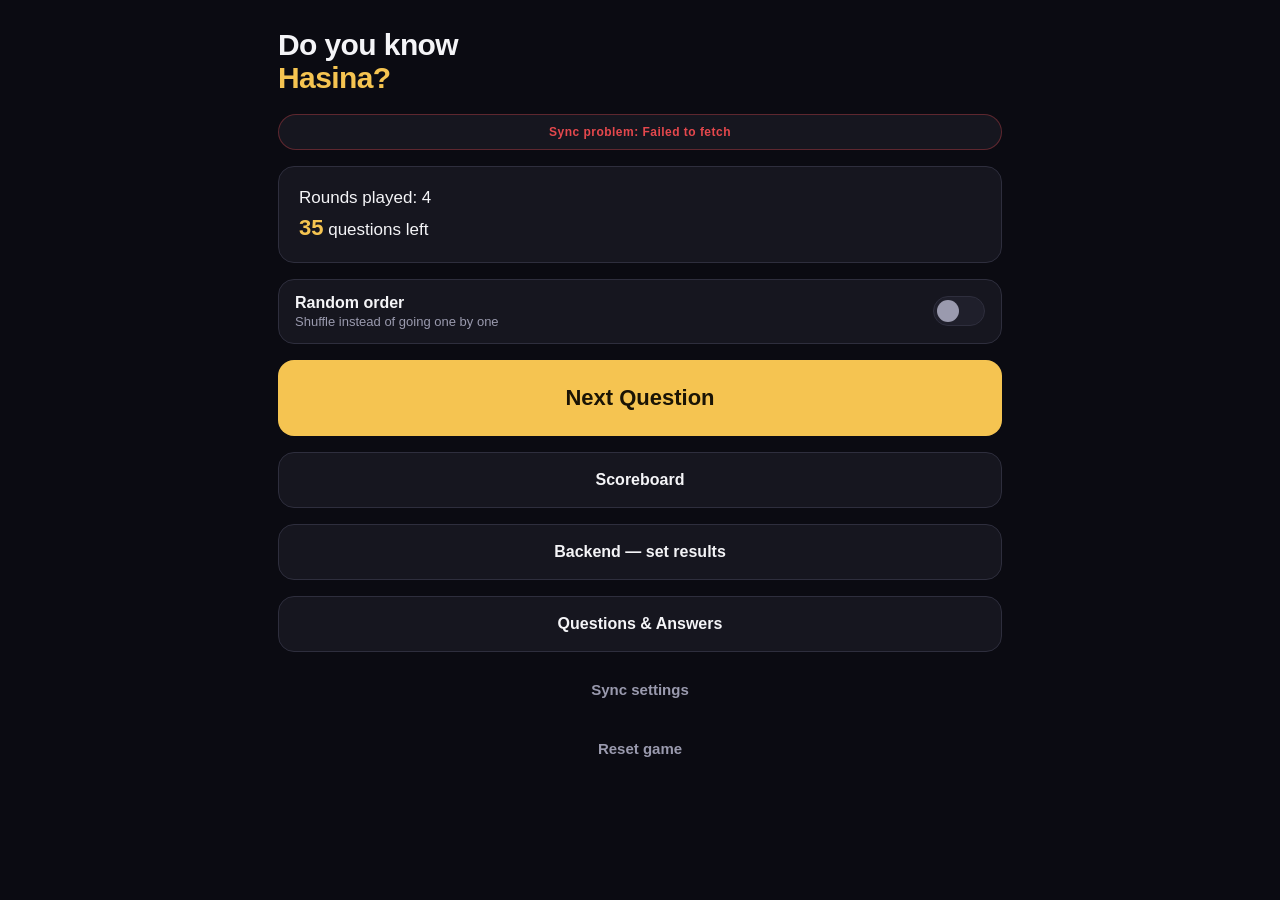
==== commit 2342a4e3: "Add files via upload" ====
--- a/hasina-game-single-file.html
+++ b/hasina-game-single-file.html
@@ -346,6 +346,30 @@
 }
 
 .lede.small { font-size: 13px; }
+
+/* ---------- add-question form ---------- */
+.add-box {
+  background: var(--surface); border: 1px solid var(--line);
+  border-radius: var(--radius); padding: 16px;
+  display: flex; flex-direction: column; gap: 12px;
+}
+.add-title { font-size: 17px; font-weight: 800; margin: 0; }
+.add-box textarea {
+  font: inherit; font-size: 16px; padding: 12px 14px;
+  border-radius: 12px; border: 1px solid var(--line);
+  background: var(--bg); color: var(--text); width: 100%;
+  resize: vertical; line-height: 1.4;
+}
+.add-box input:focus, .add-box textarea:focus {
+  outline: 2px solid var(--accent); outline-offset: 1px;
+}
+
+.form-note { font-size: 13px; margin: 0; min-height: 1em; }
+.form-note.is-good { color: var(--correct); }
+.form-note.is-bad { color: var(--wrong); }
+
+.q-save { margin-top: 4px; }
+.q-save:disabled { opacity: 1; background: var(--surface-2); color: var(--muted); }
 
 </style>
 </head>
@@ -459,11 +483,30 @@
       <h2 class="screen-title">Questions &amp; Answers</h2>
     </header>
     <div class="stack">
+      <div class="sync-line" id="questions-sync"></div>
       <p class="lede" id="questions-summary"></p>
-      <button class="btn btn-primary" id="btn-add-question">Add question</button>
+
+      <div class="add-box">
+        <p class="add-title">Add a question</p>
+        <label class="field q-field">
+          <span class="field-label">Theme (optional)</span>
+          <input type="text" id="new-theme" placeholder="e.g. Music" autocomplete="off">
+        </label>
+        <label class="field q-field">
+          <span class="field-label">Question</span>
+          <textarea id="new-question" rows="2" placeholder="What's her go-to karaoke song?"></textarea>
+        </label>
+        <label class="field q-field">
+          <span class="field-label">Hasina's answer (optional)</span>
+          <textarea id="new-answer" rows="2" placeholder="Leave blank if you don't know yet"></textarea>
+        </label>
+        <button class="btn btn-primary" id="btn-submit-question">Submit question</button>
+        <p class="form-note" id="new-question-note"></p>
+      </div>
+
       <div id="questions-list"></div>
       <button class="btn btn-ghost" id="btn-download-questions">Download questions.json</button>
-      <button class="btn btn-quiet" id="btn-revert-questions">Discard edits, reload questions.json</button>
+      <button class="btn btn-quiet" id="btn-revert-questions">Reload shared list</button>
     </div>
   </section>
 
@@ -482,7 +525,7 @@
                autocomplete="off" autocapitalize="off" spellcheck="false">
       </label>
       <label class="field">
-        <span class="field-label">Party key (needed only to save)</span>
+        <span class="field-label">Party key (host only — needed to save results)</span>
         <input type="password" id="party-key" placeholder="the PARTY_KEY secret"
                autocomplete="off" autocapitalize="off" spellcheck="false">
       </label>
@@ -490,8 +533,8 @@
       <div class="progress" id="settings-status">Not tested yet.</div>
       <button class="btn btn-ghost" id="btn-pull-now">Load results from GitHub</button>
       <button class="btn btn-ghost" id="btn-push-now">Save results to GitHub now</button>
-      <p class="lede small">Spectators can leave the party key blank &mdash; they will see the live
-        scoreboard but cannot change it.</p>
+      <p class="lede small">Already filled in for you. Guests can leave the party key blank &mdash;
+        they get the live scoreboard and can add questions, but cannot change results.</p>
     </div>
   </section>
 
@@ -774,6 +817,9 @@
 const STATE_KEY = 'hasina-state-v2';
 const QUESTIONS_KEY = 'hasina-questions-v2';
 const SETTINGS_KEY = 'hasina-settings-v1';
+const QUESTIONS_META_KEY = 'hasina-questions-meta-v1';
+/* Baked in so guests need no setup at all — the URL is public anyway. */
+const DEFAULT_WORKER_URL = 'https://areeb-bachelor-results.jacekrzepny2.workers.dev';
 const POLL_MS = 8000;
 
 /* Rounds played before the app existed. questionId points into questions.json;
@@ -790,12 +836,13 @@
 let questionsError = null;
 
 let state = freshState();
-let settings = { workerUrl: '', partyKey: '', shuffle: false };
+let settings = { workerUrl: DEFAULT_WORKER_URL, partyKey: '', shuffle: false };
 
 let filter = 'all';
 let adminFilter = 'all';
 let syncStatus = { mode: 'off', at: null, message: '' };
 let pollTimer = null;
+let questionsUpdatedAt = new Date(0).toISOString();
 
 function freshState() {
   return {
@@ -826,7 +873,12 @@
 }
 
 function saveState() { writeStore(STATE_KEY, JSON.stringify(state)); }
-function saveQuestions() { writeStore(QUESTIONS_KEY, JSON.stringify(questions)); }
+/* Local only. Sharing with everyone else happens on an explicit Submit. */
+function saveQuestions() {
+  writeStore(QUESTIONS_KEY, JSON.stringify(questions));
+  questionsUpdatedAt = new Date().toISOString();
+  writeStore(QUESTIONS_META_KEY, JSON.stringify({ updatedAt: questionsUpdatedAt }));
+}
 function saveSettings() { writeStore(SETTINGS_KEY, JSON.stringify(settings)); }
 
 /* Every local change stamps a time, so the newest edit wins across devices. */
@@ -853,6 +905,15 @@
   } catch (err) { /* corrupt — start fresh rather than crash mid-party */ }
 }
 
+function loadQuestionsMeta() {
+  const raw = readStore(QUESTIONS_META_KEY);
+  if (!raw) return;
+  try {
+    const meta = JSON.parse(raw);
+    if (meta && meta.updatedAt) questionsUpdatedAt = meta.updatedAt;
+  } catch (err) { /* ignore */ }
+}
+
 function loadSettings() {
   const raw = readStore(SETTINGS_KEY);
   if (!raw) return;
@@ -867,9 +928,9 @@
 function syncConfigured() { return Boolean(settings.workerUrl); }
 function canWrite() { return Boolean(settings.workerUrl && settings.partyKey); }
 
-function endpoint() {
-  return settings.workerUrl.replace(/\/+$/, '') + '/results';
-}
+function workerBase() { return settings.workerUrl.replace(/\/+$/, ''); }
+function endpoint() { return workerBase() + '/results'; }
+function questionsEndpoint() { return workerBase() + '/questions'; }
 
 async function pullState(force) {
   if (!syncConfigured()) return false;
@@ -913,6 +974,57 @@
   }
 }
 
+async function pullQuestions(force) {
+  if (!syncConfigured()) return false;
+  try {
+    const res = await fetch(questionsEndpoint(), { cache: 'no-store' });
+    if (!res.ok) throw new Error('HTTP ' + res.status);
+    const remote = await res.json();
+    if (!remote || !Array.isArray(remote.questions)) throw new Error('bad payload');
+
+    const newer = remote.updatedAt && remote.updatedAt > questionsUpdatedAt;
+    if (force || newer) {
+      questions = remote.questions;
+      questionsUpdatedAt = remote.updatedAt || new Date().toISOString();
+      writeStore(QUESTIONS_KEY, JSON.stringify(questions));
+      writeStore(QUESTIONS_META_KEY, JSON.stringify({ updatedAt: questionsUpdatedAt }));
+      refreshCurrentScreen();
+    }
+    return true;
+  } catch (err) {
+    setSync('error', String(err.message || err));
+    return false;
+  }
+}
+
+async function pushQuestions() {
+  if (!syncConfigured()) return false;
+  try {
+    const res = await fetch(questionsEndpoint(), {
+      method: 'POST',
+      headers: { 'Content-Type': 'application/json' },
+      body: JSON.stringify({ questions: questions })
+    });
+    if (!res.ok) {
+      let detail = 'HTTP ' + res.status;
+      try { const body = await res.json(); if (body && body.error) detail = body.error; } catch (e) {}
+      throw new Error(detail);
+    }
+    const saved = await res.json();
+    if (saved && saved.updatedAt) {
+      questionsUpdatedAt = saved.updatedAt;
+      writeStore(QUESTIONS_META_KEY, JSON.stringify({ updatedAt: questionsUpdatedAt }));
+    }
+    setSync('live', '');
+    if (state.screen === 'questions') renderQuestionsSummary();
+    return true;
+  } catch (err) {
+    setSync('error', String(err.message || err));
+    if (state.screen === 'questions') renderQuestionsSummary();
+    return false;
+  }
+}
+
 function setSync(mode, message) {
   syncStatus = { mode: mode, at: new Date(), message: message };
   renderSyncLine();
@@ -922,8 +1034,11 @@
   if (pollTimer) clearInterval(pollTimer);
   if (!syncConfigured()) return;
   pollTimer = setInterval(() => {
-    /* Never yank the board out from under a round in progress. */
-    if (state.screen === 'home' || state.screen === 'scoreboard') pullState(false);
+    /* Never yank the board out from under a round in progress, or a field being typed in. */
+    if (state.screen === 'home' || state.screen === 'scoreboard' || state.screen === 'admin') {
+      pullState(false);
+      pullQuestions(false);
+    }
   }, POLL_MS);
 }
 
@@ -1240,16 +1355,34 @@
 
 /* ---------------- questions editor ---------------- */
 
+function renderQuestionsSummary() {
+  const box = $('questions-summary');
+  if (!box) return;
+  const bits = [`${questions.length} questions`, `${unplayedQuestions().length} still to play`];
+  box.textContent = bits.join(' · ');
+
+  const status = $('questions-sync');
+  if (!status) return;
+  if (!syncConfigured()) {
+    status.className = 'sync-line sync-off';
+    status.textContent = 'Not connected — questions stay on this device.';
+  } else if (syncStatus.mode === 'error') {
+    status.className = 'sync-line sync-bad';
+    status.textContent = 'Last submit failed: ' + syncStatus.message;
+  } else {
+    status.className = 'sync-line sync-ok';
+    status.textContent = 'Shared with everyone · anyone can add a question';
+  }
+}
+
 function renderQuestions() {
+  renderQuestionsSummary();
   const played = playedIds();
-  $('questions-summary').textContent =
-    `${questions.length} total · ${unplayedQuestions().length} still to play · edits save automatically`;
-
   const list = $('questions-list');
   list.innerHTML = '';
 
   if (!questions.length) {
-    list.appendChild(el('p', 'empty', 'No questions yet. Tap "Add question" to write the first one.'));
+    list.appendChild(el('p', 'empty', 'No questions yet. Add the first one above.'));
     return;
   }
 
@@ -1266,9 +1399,26 @@
     head.appendChild(del);
     card.appendChild(head);
 
-    card.appendChild(makeField('Theme', 'input', q.theme || '', (v) => { q.theme = v; saveQuestions(); }));
-    card.appendChild(makeField('Question', 'textarea', q.question || '', (v) => { q.question = v; saveQuestions(); }));
-    card.appendChild(makeField("Hasina's answer", 'textarea', q.brideAnswer || '', (v) => { q.brideAnswer = v; saveQuestions(); }));
+    const save = el('button', 'btn btn-primary q-save', 'Save changes');
+    save.type = 'button';
+    save.disabled = true;
+
+    const markDirty = () => { save.disabled = false; save.textContent = 'Save changes'; };
+
+    card.appendChild(makeField('Theme', 'input', q.theme || '', (v) => { q.theme = v; markDirty(); }));
+    card.appendChild(makeField('Question', 'textarea', q.question || '', (v) => { q.question = v; markDirty(); }));
+    card.appendChild(makeField("Hasina's answer", 'textarea', q.brideAnswer || '', (v) => { q.brideAnswer = v; markDirty(); }));
+
+    save.addEventListener('click', async () => {
+      save.disabled = true;
+      save.textContent = 'Saving…';
+      saveQuestions();
+      const ok = !syncConfigured() || (await pushQuestions());
+      save.textContent = ok ? 'Saved' : 'Failed — tap to retry';
+      save.disabled = ok;
+      renderQuestionsSummary();
+    });
+    card.appendChild(save);
 
     list.appendChild(card);
   });
@@ -1293,30 +1443,59 @@
   input.style.height = input.scrollHeight + 'px';
 }
 
-function addQuestion() {
-  questions.push({ id: nextQuestionId(), theme: '', question: '', brideAnswer: '' });
+async function submitNewQuestion() {
+  const theme = $('new-theme').value.trim();
+  const text = $('new-question').value.trim();
+  const answer = $('new-answer').value.trim();
+  const btn = $('btn-submit-question');
+  const note = $('new-question-note');
+
+  if (!text) {
+    note.textContent = 'Write the question first.';
+    note.className = 'form-note is-bad';
+    $('new-question').focus();
+    return;
+  }
+
+  btn.disabled = true;
+  btn.textContent = 'Submitting…';
+
+  const added = { id: nextQuestionId(), theme: theme, question: text, brideAnswer: answer };
+  questions.push(added);
   saveQuestions();
+
+  const ok = !syncConfigured() || (await pushQuestions());
+  if (ok) {
+    $('new-theme').value = '';
+    $('new-question').value = '';
+    $('new-answer').value = '';
+    note.textContent = syncConfigured()
+      ? `Added and shared with everyone — #${added.id}`
+      : `Added on this device — #${added.id}`;
+    note.className = 'form-note is-good';
+  } else {
+    note.textContent = 'Saved here but could not share it: ' + syncStatus.message;
+    note.className = 'form-note is-bad';
+  }
+
+  btn.disabled = false;
+  btn.textContent = 'Submit question';
   renderQuestions();
-  const cards = document.querySelectorAll('.q-card');
-  const last = cards[cards.length - 1];
-  if (last) {
-    last.scrollIntoView({ behavior: 'smooth', block: 'center' });
-    const box = last.querySelectorAll('textarea')[0];
-    if (box) box.focus();
-  }
-}
-
-function deleteQuestion(id) {
+}
+
+async function deleteQuestion(id) {
   const q = questions.find((item) => item.id === id);
   const label = q && q.question ? `"${q.question}"` : 'this question';
-  if (!window.confirm(`Delete ${label}? Rounds already played keep their record.`)) return;
+  if (!window.confirm(`Delete ${label} for everyone? Rounds already played keep their record.`)) return;
   questions = questions.filter((item) => item.id !== id);
   saveQuestions();
+  await pushQuestions();
   renderQuestions();
 }
 
-function revertQuestions() {
-  if (!window.confirm('Discard your edits and reload questions.json from the repo?')) return;
+async function revertQuestions() {
+  if (!window.confirm('Reload the shared question list, discarding anything unsaved here?')) return;
+  if (syncConfigured() && (await pullQuestions(true))) { renderQuestions(); return; }
   questions = fileQuestions.map((q) => ({ ...q }));
   clearStore(QUESTIONS_KEY);
   renderQuestions();
@@ -1505,7 +1684,7 @@
   $('btn-wrong').addEventListener('click', () => judge('wrong'));
   $('btn-penalty-done').addEventListener('click', finishRound);
 
-  $('btn-add-question').addEventListener('click', addQuestion);
+  $('btn-submit-question').addEventListener('click', submitNewQuestion);
   $('btn-download-questions').addEventListener('click', () => downloadJson('questions.json', questions));
   $('btn-revert-questions').addEventListener('click', revertQuestions);
 
@@ -1554,15 +1733,22 @@
 }
 
 async function loadQuestions() {
-  if (Array.isArray(window.EMBEDDED_QUESTIONS)) {
-    fileQuestions = window.EMBEDDED_QUESTIONS;
+  const embedded = window.EMBEDDED_QUESTIONS;
+  if (Array.isArray(embedded) || (embedded && Array.isArray(embedded.questions))) {
+    fileQuestions = Array.isArray(embedded) ? embedded : embedded.questions;
   } else {
     try {
       const res = await fetch('questions.json', { cache: 'no-store' });
       if (!res.ok) throw new Error('HTTP ' + res.status);
       const data = await res.json();
-      if (!Array.isArray(data)) throw new Error('questions.json must be an array');
-      fileQuestions = data;
+      /* Bare array is the original committed shape; the Worker writes the
+         wrapped form once questions sync is on. Accept both. */
+      const list = Array.isArray(data) ? data : (data && data.questions);
+      if (!Array.isArray(list)) throw new Error('questions.json has an unexpected shape');
+      fileQuestions = list;
+      if (data && data.updatedAt && data.updatedAt > questionsUpdatedAt) {
+        questionsUpdatedAt = data.updatedAt;
+      }
     } catch (err) {
       questionsError = 'Could not load questions.json (' + err.message + ').';
     }
@@ -1581,6 +1767,7 @@
 async function init() {
   loadState();
   loadSettings();
+  loadQuestionsMeta();
   wire();
   await loadQuestions();
 
@@ -1593,7 +1780,11 @@
     show('home');
   }
 
-  if (syncConfigured()) { await pullState(false); startPolling(); }
+  if (syncConfigured()) {
+    await Promise.all([pullState(false), pullQuestions(false)]);
+    renderHome();
+    startPolling();
+  }
   renderSyncLine();
 }
 
